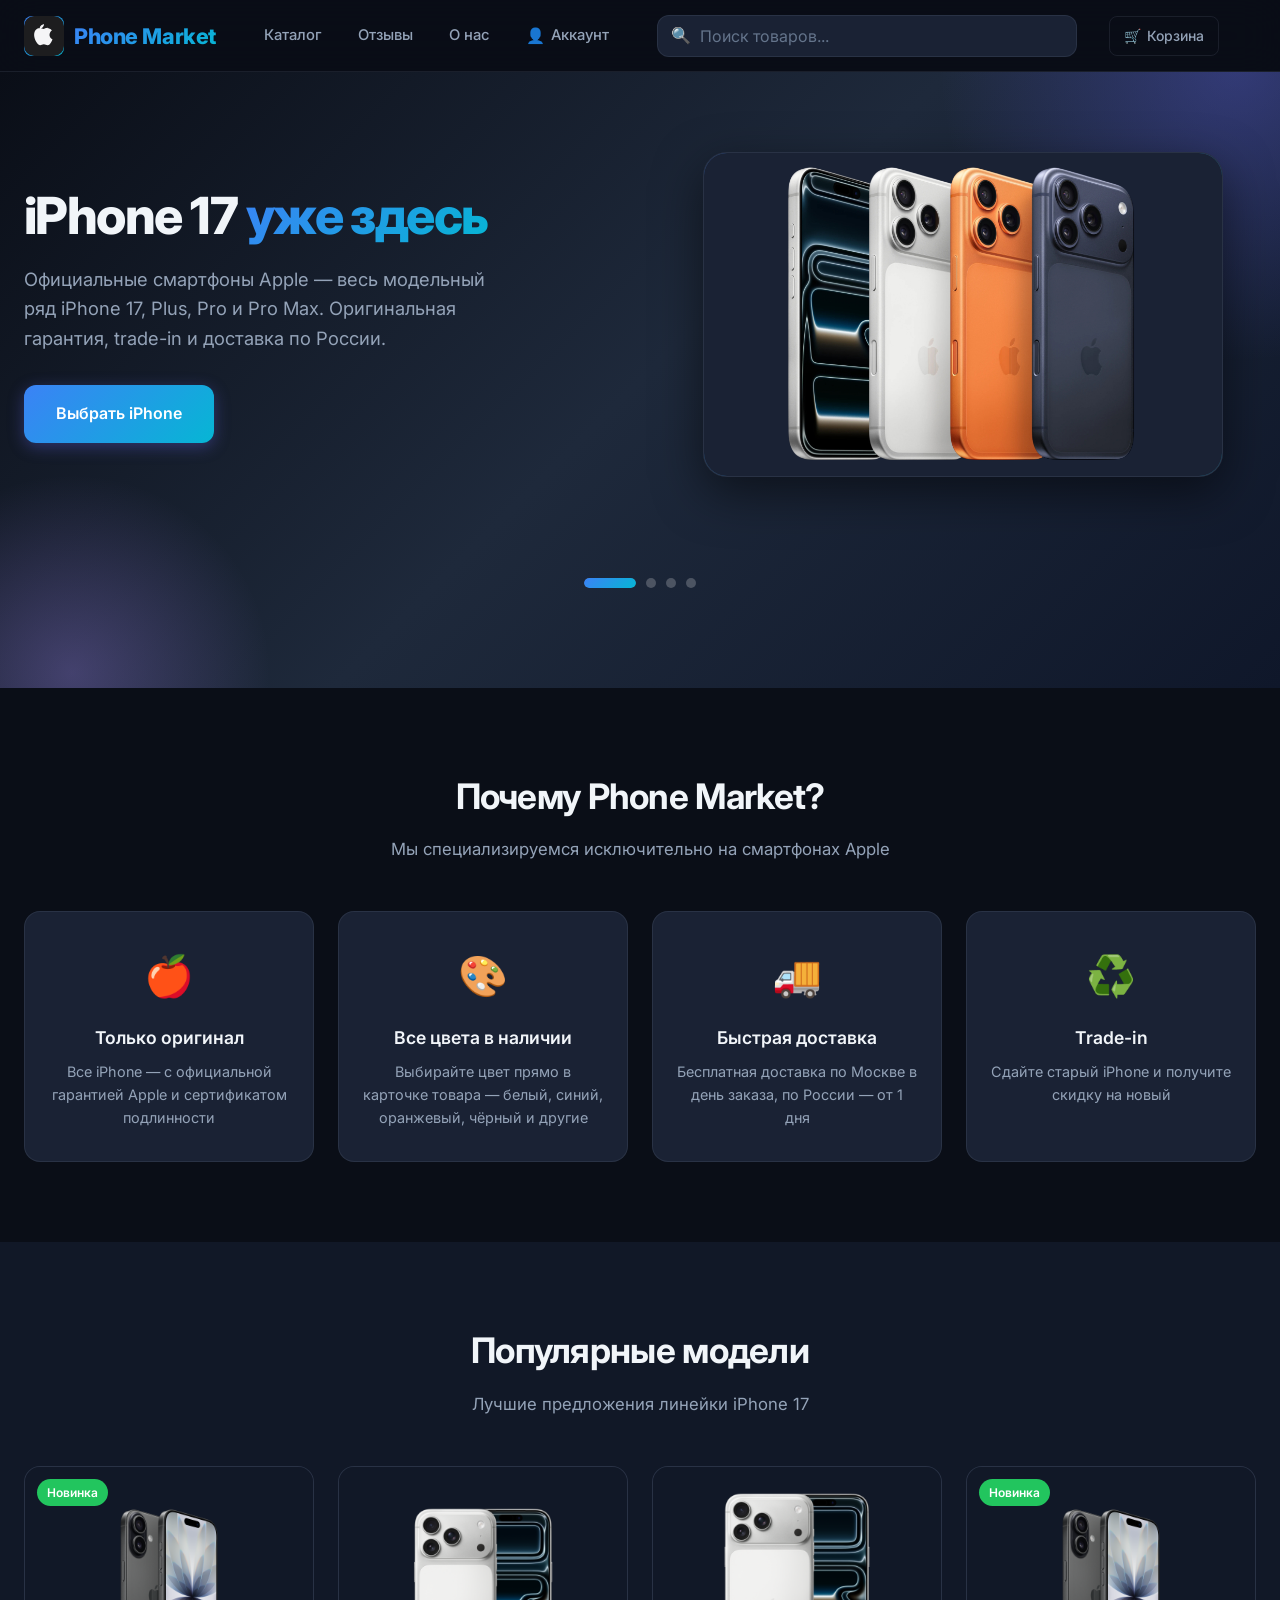
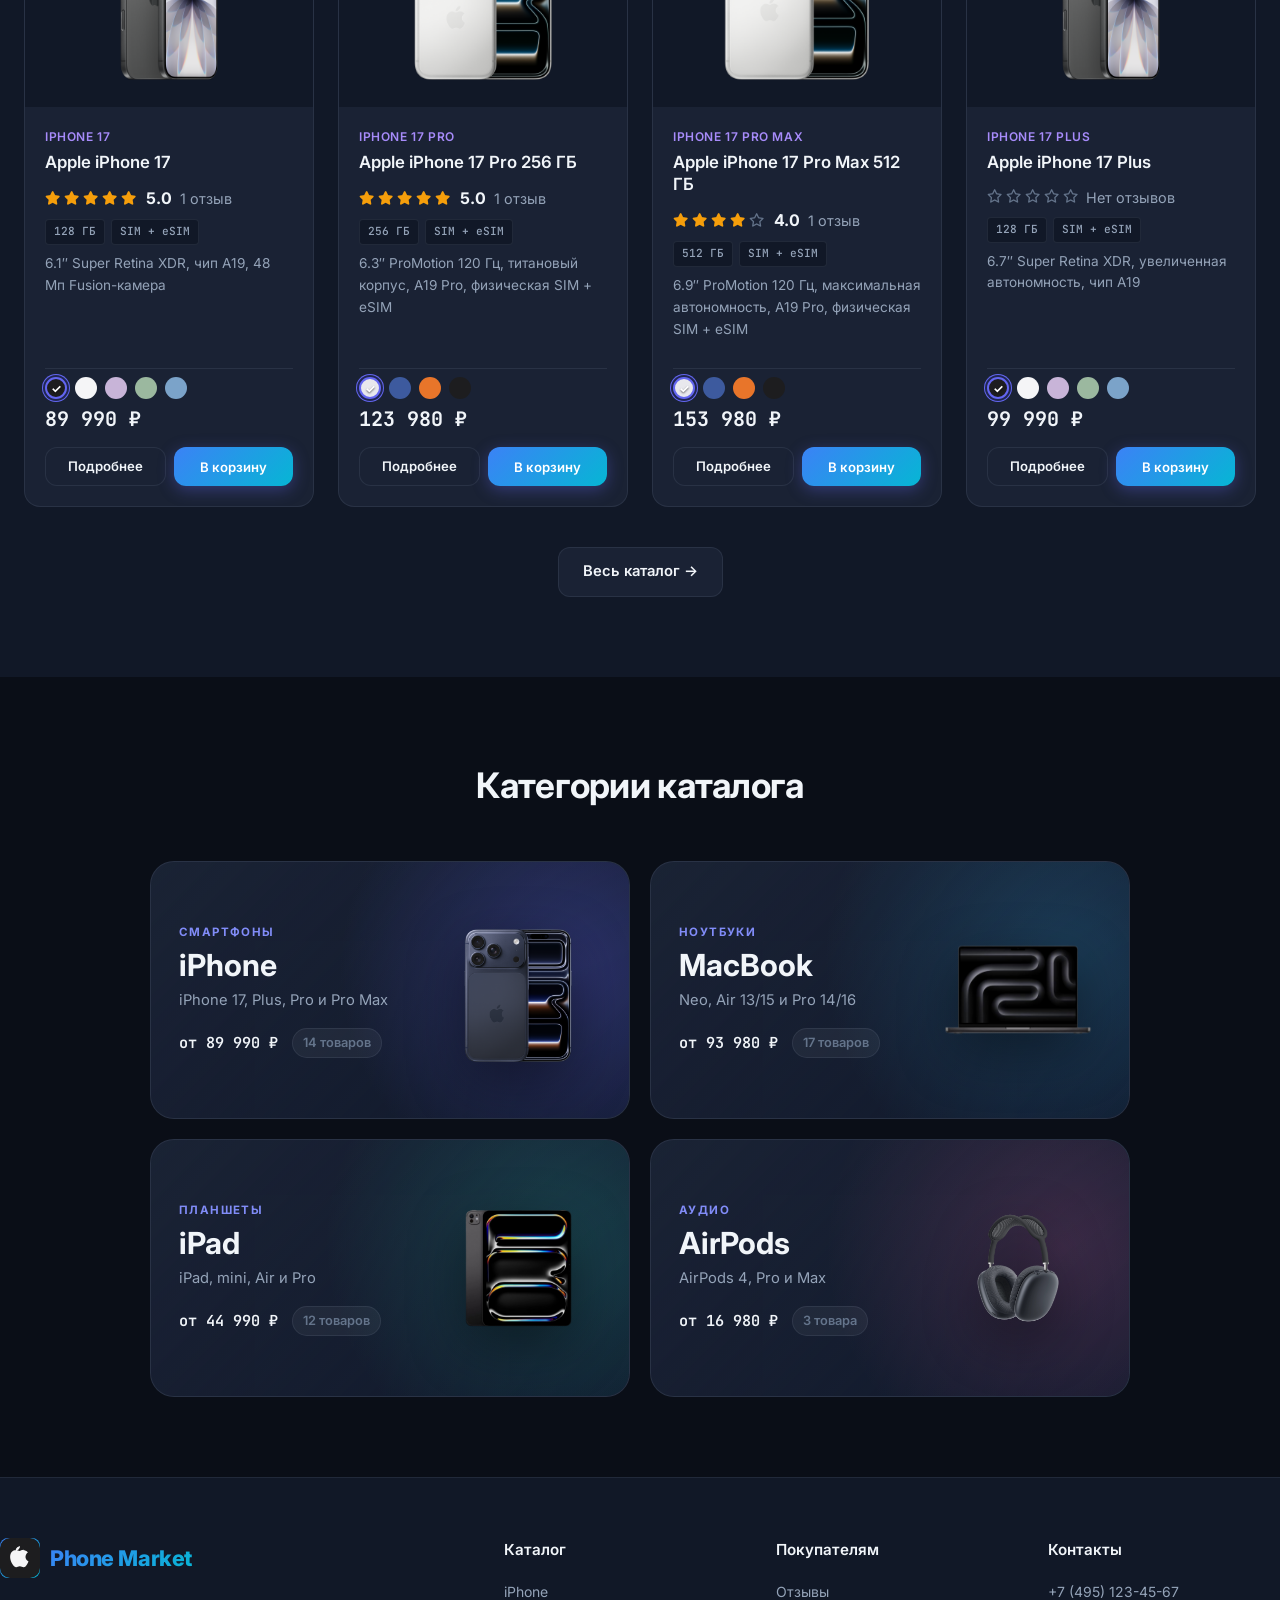
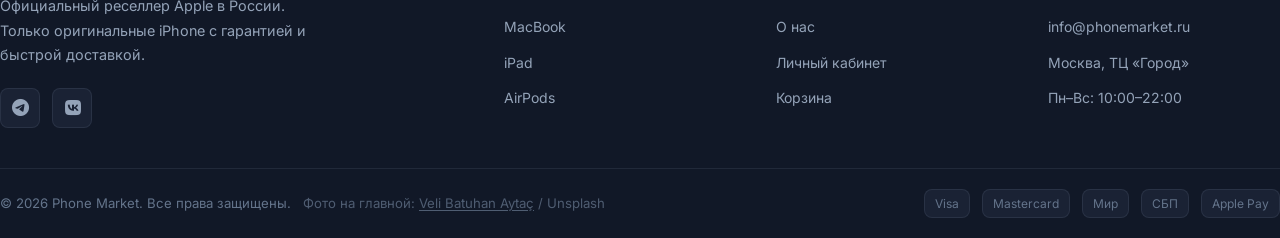
==== index.html @ 67d83c2e "Hero carousel: one CTA button, rename Смотреть to Выбрать - Remove secondary button from all hero sl" ====
<!DOCTYPE html>
<html lang="ru">
<head>
  <meta charset="UTF-8">
  <meta name="viewport" content="width=device-width, initial-scale=1.0">
  <title>Phone Market — Официальная техника Apple</title>
  <link rel="stylesheet" href="css/style.css?v=2.19">
  <style>#page-transition{position:fixed;inset:0;z-index:10000;background:#0a0e17}body.page-transition-active>:not(#page-transition){visibility:hidden}</style>
</head>
<body class="page-transition-active">
  <div id="page-transition" class="page-transition" role="status" aria-live="polite" aria-label="Загрузка">
    <div class="page-transition__inner">
      <div class="page-transition__logo"><img src="img/logo.svg" alt=""></div>
      <p class="page-transition__label">Главная</p>
      <div class="page-transition__progress" aria-hidden="true"><span class="page-transition__progress-bar"></span></div>
    </div>
  </div>
  <script src="js/catalog-reset-boot.js?v=1.0"></script>
  <script src="js/transition-boot.js?v=1.1"></script>

  <div id="site-header"></div>

  <main>
    <section
      class="hero hero-carousel"
      id="heroCarousel"
      aria-roledescription="carousel"
      aria-label="Категории каталога"
      tabindex="0"
    >
      <div class="hero-carousel__viewport">
        <div class="hero-carousel__track"></div>
      </div>
      <div class="hero-carousel__dots" role="tablist" aria-label="Выбор категории"></div>
    </section>

    <section class="section">
      <div class="container">
        <div class="section-header">
          <h2>Почему Phone Market?</h2>
          <p>Мы специализируемся исключительно на смартфонах Apple</p>
        </div>
        <div class="features-grid">
          <div class="feature-card">
            <div class="feature-icon">🍎</div>
            <h3>Только оригинал</h3>
            <p>Все iPhone — с официальной гарантией Apple и сертификатом подлинности</p>
          </div>
          <div class="feature-card">
            <div class="feature-icon">🎨</div>
            <h3>Все цвета в наличии</h3>
            <p>Выбирайте цвет прямо в карточке товара — белый, синий, оранжевый, чёрный и другие</p>
          </div>
          <div class="feature-card">
            <div class="feature-icon">🚚</div>
            <h3>Быстрая доставка</h3>
            <p>Бесплатная доставка по Москве в день заказа, по России — от 1 дня</p>
          </div>
          <div class="feature-card">
            <div class="feature-icon">♻️</div>
            <h3>Trade-in</h3>
            <p>Сдайте старый iPhone и получите скидку на новый</p>
          </div>
        </div>
      </div>
    </section>

    <section class="section section-alt">
      <div class="container">
        <div class="section-header">
          <h2>Популярные модели</h2>
          <p>Лучшие предложения линейки iPhone 17</p>
        </div>
        <div class="products-grid" id="popularProducts"></div>
        <div style="text-align:center;margin-top:40px">
          <a href="catalog.html" class="btn btn-secondary">Весь каталог →</a>
        </div>
      </div>
    </section>

    <section class="section">
      <div class="container">
        <div class="section-header">
          <h2>Категории каталога</h2>
        </div>
        <div class="catalog-picker-grid" id="homeCatalogCategories"></div>
      </div>
    </section>
  </main>

  <div id="site-footer"></div>

  <script src="js/data.js?v=2.2"></script>
  <script src="js/app.js?v=1.5"></script>
  <script src="js/layout.js"></script>
  <script src="js/transition.js?v=1.1"></script>
  <script src="js/reviews.js"></script>
  <script src="js/hero-carousel.js?v=1.2"></script>
  <script>
    initLayout('home');
    const popularIds = ['ip17', 'ip17-pro-256', 'ip17-pro-max-512', 'ip17-plus'];
    const grid = document.getElementById('popularProducts');
    const products = popularIds.map(id => getEnrichedProductById(id)).filter(Boolean);
    grid.innerHTML = products.map(p => renderProductCard(p)).join('');
    bindProductCards(grid);
    const homeCatalog = document.getElementById('homeCatalogCategories');
    if (homeCatalog) homeCatalog.innerHTML = renderCatalogLineCards();
    updateCartBadge();
  </script>
</body>
</html>
---- css/style.css ----
@import url('https://fonts.googleapis.com/css2?family=Inter:wght@300;400;500;600;700;800&family=JetBrains+Mono:wght@400;500&display=swap');
@import url('https://cdnjs.cloudflare.com/ajax/libs/font-awesome/6.5.1/css/all.min.css');

:root {
  --bg-primary: #0a0e17;
  --bg-secondary: #111827;
  --bg-card: #1a2234;
  --bg-card-hover: #1f2a40;
  --accent: #6366f1;
  --accent-light: #818cf8;
  --accent-glow: rgba(99, 102, 241, 0.35);
  --cyan: #a78bfa;
  --cyan-glow: rgba(167, 139, 250, 0.3);
  --text-primary: #f1f5f9;
  --text-secondary: #94a3b8;
  --text-muted: #64748b;
  --border: rgba(148, 163, 184, 0.12);
  --border-hover: rgba(59, 130, 246, 0.4);
  --success: #22c55e;
  --warning: #f59e0b;
  --danger: #ef4444;
  --gradient-hero: linear-gradient(135deg, #0a0e17 0%, #1e293b 50%, #0f172a 100%);
  --gradient-accent: linear-gradient(135deg, #3b82f6, #06b6d4);
  --shadow-sm: 0 2px 8px rgba(0, 0, 0, 0.3);
  --shadow-md: 0 8px 32px rgba(0, 0, 0, 0.4);
  --shadow-lg: 0 16px 48px rgba(0, 0, 0, 0.5);
  --radius-sm: 8px;
  --radius-md: 12px;
  --radius-lg: 16px;
  --radius-xl: 24px;
  --header-height: 72px;
  --transition: 0.25s cubic-bezier(0.4, 0, 0.2, 1);
}

*, *::before, *::after {
  box-sizing: border-box;
  margin: 0;
  padding: 0;
}

html {
  scroll-behavior: smooth;
}

[hidden] {
  display: none !important;
}

body {
  font-family: 'Inter', -apple-system, BlinkMacSystemFont, sans-serif;
  background: var(--bg-primary);
  color: var(--text-primary);
  line-height: 1.6;
  min-height: 100vh;
  display: flex;
  flex-direction: column;
}

a {
  color: inherit;
  text-decoration: none;
}

img {
  max-width: 100%;
  display: block;
}

button, input, select, textarea {
  font-family: inherit;
  font-size: inherit;
}

.container {
  width: 100%;
  max-width: 1280px;
  margin: 0 auto;
  padding: 0 24px;
}

/* ===== HEADER ===== */
.site-header {
  position: sticky;
  top: 0;
  z-index: 1000;
  background: rgba(10, 14, 23, 0.85);
  backdrop-filter: blur(20px);
  border-bottom: 1px solid var(--border);
  height: var(--header-height);
}

.header-inner {
  position: relative;
  display: flex;
  align-items: center;
  gap: 32px;
  height: var(--header-height);
}

.logo {
  display: flex;
  align-items: center;
  gap: 10px;
  font-weight: 800;
  font-size: 1.35rem;
  letter-spacing: -0.02em;
  flex-shrink: 0;
}

.logo-icon {
  width: 40px;
  height: 40px;
  background: var(--gradient-accent);
  border-radius: var(--radius-sm);
  display: flex;
  align-items: center;
  justify-content: center;
  font-size: 1.2rem;
  overflow: hidden;
}

.logo-icon img {
  width: 100%;
  height: 100%;
  object-fit: cover;
}

.logo span {
  background: var(--gradient-accent);
  -webkit-background-clip: text;
  -webkit-text-fill-color: transparent;
  background-clip: text;
}

.main-nav {
  display: flex;
  gap: 4px;
}

.main-nav a {
  padding: 8px 16px;
  border-radius: var(--radius-sm);
  font-weight: 500;
  font-size: 0.925rem;
  color: var(--text-secondary);
  transition: var(--transition);
  white-space: nowrap;
}

.main-nav a:hover,
.main-nav a.active {
  color: var(--text-primary);
  background: rgba(59, 130, 246, 0.1);
}

.main-nav a.active {
  color: var(--accent-light);
}

.main-nav-account {
  display: inline-flex;
  align-items: center;
  gap: 6px;
}

.main-nav-account-icon {
  font-size: 0.95rem;
  line-height: 1;
}

.header-search {
  flex: 1;
  max-width: 420px;
  position: relative;
}

.header-search input {
  width: 100%;
  padding: 10px 16px 10px 42px;
  background: var(--bg-card);
  border: 1px solid var(--border);
  border-radius: var(--radius-md);
  color: var(--text-primary);
  outline: none;
  transition: var(--transition);
}

.header-search input:focus {
  border-color: var(--accent);
  box-shadow: 0 0 0 3px var(--accent-glow);
}

.header-search input::placeholder {
  color: var(--text-muted);
}

.search-icon {
  position: absolute;
  left: 14px;
  top: 50%;
  transform: translateY(-50%);
  color: var(--text-muted);
  pointer-events: none;
}

.header-actions {
  display: flex;
  align-items: center;
  gap: 8px;
  flex-shrink: 0;
}

.header-tools {
  display: flex;
  align-items: center;
  gap: 6px;
  flex-shrink: 0;
}

.header-btn {
  display: flex;
  align-items: center;
  gap: 6px;
  padding: 8px 14px;
  border-radius: var(--radius-sm);
  background: transparent;
  border: 1px solid var(--border);
  color: var(--text-secondary);
  cursor: pointer;
  transition: var(--transition);
  font-size: 0.875rem;
  font-weight: 500;
  position: relative;
}

.header-btn:hover {
  border-color: var(--border-hover);
  color: var(--text-primary);
  background: rgba(59, 130, 246, 0.08);
}

.cart-badge {
  position: absolute;
  top: -4px;
  right: -4px;
  background: var(--accent);
  color: white;
  font-size: 0.65rem;
  font-weight: 700;
  width: 18px;
  height: 18px;
  border-radius: 50%;
  display: flex;
  align-items: center;
  justify-content: center;
}

.mobile-menu-btn {
  display: none;
  background: none;
  border: none;
  color: var(--text-primary);
  font-size: 1.5rem;
  cursor: pointer;
  padding: 4px;
}

/* ===== MAIN CONTENT ===== */
main {
  flex: 1;
}

/* ===== HERO ===== */
.hero {
  background: var(--gradient-hero);
  padding: 80px 0 100px;
  position: relative;
  overflow: hidden;
}

.hero::before {
  content: '';
  position: absolute;
  top: -50%;
  right: -20%;
  width: 600px;
  height: 600px;
  background: radial-gradient(circle, var(--accent-glow) 0%, transparent 70%);
  pointer-events: none;
}

.hero::after {
  content: '';
  position: absolute;
  bottom: -30%;
  left: -10%;
  width: 400px;
  height: 400px;
  background: radial-gradient(circle, var(--cyan-glow) 0%, transparent 70%);
  pointer-events: none;
}

.hero-content {
  position: relative;
  z-index: 1;
  display: grid;
  grid-template-columns: 1fr 1fr;
  gap: 60px;
  align-items: center;
}

.hero-text h1 {
  font-size: 3.2rem;
  font-weight: 800;
  line-height: 1.15;
  letter-spacing: -0.03em;
  margin-bottom: 20px;
}

.hero-text h1 .highlight {
  background: var(--gradient-accent);
  -webkit-background-clip: text;
  -webkit-text-fill-color: transparent;
  background-clip: text;
}

.hero-text p {
  font-size: 1.15rem;
  color: var(--text-secondary);
  margin-bottom: 32px;
  max-width: 480px;
}

.hero-buttons {
  display: flex;
  gap: 12px;
  flex-wrap: wrap;
}

.hero-visual {
  display: flex;
  justify-content: center;
  align-items: center;
}

.hero-pc {
  width: 100%;
  max-width: 520px;
  aspect-ratio: 16 / 10;
  background: var(--bg-card);
  border-radius: var(--radius-xl);
  border: 1px solid var(--border);
  position: relative;
  box-shadow: var(--shadow-lg);
  overflow: hidden;
}

.hero-pc img {
  position: absolute;
  inset: 0;
  margin-left: 50px;
  width: 80%;
  height: 100%;
  object-fit: cover;
  display: block;
}

.hero-pc::before {
  content: '';
  position: absolute;
  inset: -1px;
  border-radius: var(--radius-xl);
  padding: 1px;
  background: var(--gradient-accent);
  -webkit-mask: linear-gradient(#fff 0 0) content-box, linear-gradient(#fff 0 0);
  -webkit-mask-composite: xor;
  mask-composite: exclude;
  opacity: 0.5;
}

.hero-carousel__viewport {
  position: relative;
  z-index: 1;
}

.hero-carousel__track {
  display: grid;
  align-items: stretch;
}

.hero-carousel__slide {
  grid-area: 1 / 1;
  opacity: 0;
  visibility: hidden;
  transform: translateY(10px);
  transition: opacity 0.55s ease, transform 0.55s ease, visibility 0.55s;
  pointer-events: none;
}

.hero-carousel__slide.is-active {
  opacity: 1;
  visibility: visible;
  transform: translateY(0);
  pointer-events: auto;
  z-index: 1;
}

.hero-carousel__dots {
  position: relative;
  z-index: 2;
  display: flex;
  justify-content: center;
  align-items: center;
  gap: 10px;
  margin-top: 36px;
  padding: 0 20px;
}

.hero-carousel__dot {
  position: relative;
  width: 10px;
  height: 10px;
  padding: 0;
  border: none;
  border-radius: 999px;
  background: rgba(255, 255, 255, 0.22);
  cursor: pointer;
  overflow: hidden;
  transition: width 0.25s ease, background 0.25s ease;
}

.hero-carousel__dot.is-active {
  width: 52px;
  background: rgba(255, 255, 255, 0.14);
}

.hero-carousel__dot-fill {
  position: absolute;
  inset: 0;
  border-radius: inherit;
  background: var(--gradient-accent);
  transform: scaleX(0);
  transform-origin: left center;
}

.hero-carousel__dot.is-active .hero-carousel__dot-fill {
  opacity: 1;
}

@keyframes hero-carousel-progress {
  from { transform: scaleX(0); }
  to { transform: scaleX(1); }
}

.hero-pc--phone img {
  object-fit: cover;
}

.hero-pc--macbook img,
.hero-pc--ipad img,
.hero-pc--airpods img {
  margin-left: 0;
  width: 88%;
  height: 88%;
  inset: auto;
  top: 50%;
  left: 50%;
  transform: translate(-50%, -50%);
  object-fit: contain;
}

.hero-pc--macbook {
  aspect-ratio: 16 / 11;
}

.hero-pc--ipad {
  aspect-ratio: 4 / 3;
}

@media (prefers-reduced-motion: reduce) {
  .hero-carousel__slide {
    transform: none;
    transition: opacity 0.2s ease, visibility 0.2s;
  }
}

/* ===== BUTTONS ===== */
.btn {
  display: inline-flex;
  align-items: center;
  justify-content: center;
  gap: 8px;
  padding: 12px 24px;
  border-radius: var(--radius-md);
  font-weight: 600;
  font-size: 0.925rem;
  cursor: pointer;
  border: none;
  transition: var(--transition);
  white-space: nowrap;
}

.btn-primary {
  background: var(--gradient-accent);
  color: white;
  box-shadow: 0 4px 16px var(--accent-glow);
}

.btn-primary:hover {
  transform: translateY(-2px);
  box-shadow: 0 8px 24px var(--accent-glow);
}

.btn-secondary {
  background: var(--bg-card);
  color: var(--text-primary);
  border: 1px solid var(--border);
}

.btn-secondary:hover {
  border-color: var(--border-hover);
  background: var(--bg-card-hover);
}

.btn-danger {
  background: var(--danger);
  color: white;
}

.btn-danger:hover {
  opacity: 0.9;
}

.btn-sm {
  padding: 8px 16px;
  font-size: 0.825rem;
}

.btn-lg {
  padding: 16px 32px;
  font-size: 1rem;
}

/* ===== SECTIONS ===== */
.section {
  padding: 80px 0;
}

.section-header {
  text-align: center;
  margin-bottom: 48px;
}

.section-header h2 {
  font-size: 2.2rem;
  font-weight: 700;
  letter-spacing: -0.02em;
  margin-bottom: 12px;
}

.section-header p {
  color: var(--text-secondary);
  font-size: 1.05rem;
  max-width: 560px;
  margin: 0 auto;
}

.section-alt {
  background: var(--bg-secondary);
}

/* ===== FEATURES GRID ===== */
.features-grid {
  display: grid;
  grid-template-columns: repeat(4, 1fr);
  gap: 24px;
}

.feature-card {
  background: var(--bg-card);
  border: 1px solid var(--border);
  border-radius: var(--radius-lg);
  padding: 32px 24px;
  text-align: center;
  transition: var(--transition);
}

.feature-card:hover {
  border-color: var(--border-hover);
  transform: translateY(-4px);
  box-shadow: var(--shadow-md);
}

.feature-icon {
  font-size: 2.5rem;
  margin-bottom: 16px;
}

.feature-card h3 {
  font-size: 1.1rem;
  font-weight: 600;
  margin-bottom: 8px;
}

.feature-card p {
  color: var(--text-secondary);
  font-size: 0.9rem;
}

/* ===== PRODUCT GRID ===== */
.products-grid {
  display: grid;
  grid-template-columns: repeat(auto-fill, minmax(280px, 1fr));
  gap: 24px;
}

.product-card {
  background: var(--bg-card);
  border: 1px solid var(--border);
  border-radius: var(--radius-lg);
  overflow: hidden;
  transition: var(--transition);
  display: flex;
  flex-direction: column;
}

.product-card:hover {
  border-color: var(--border-hover);
  transform: translateY(-4px);
  box-shadow: var(--shadow-md);
}

.product-image {
  height: 240px;
  background: var(--bg-secondary);
  display: flex;
  align-items: center;
  justify-content: center;
  position: relative;
  overflow: hidden;
}

.product-image img {
  width: 100%;
  height: 100%;
  object-fit: contain;
  padding: 8px 12px;
}

.product-badge {
  position: absolute;
  top: 12px;
  left: 12px;
  padding: 4px 10px;
  border-radius: 20px;
  font-size: 0.75rem;
  font-weight: 600;
  background: var(--accent);
  color: white;
}

.product-badge.sale {
  background: var(--danger);
}

.product-badge.new {
  background: var(--success);
}

.product-info {
  padding: 20px;
  flex: 1;
  display: flex;
  flex-direction: column;
}

.product-category {
  font-size: 0.75rem;
  color: var(--cyan);
  font-weight: 600;
  text-transform: uppercase;
  letter-spacing: 0.05em;
  margin-bottom: 6px;
}

.product-attrs {
  display: flex;
  flex-wrap: wrap;
  gap: 6px;
  margin-bottom: 8px;
}

.product-attr-tag {
  display: inline-block;
  padding: 3px 8px;
  background: var(--bg-secondary);
  border: 1px solid var(--border);
  border-radius: 4px;
  font-size: 0.7rem;
  font-weight: 500;
  color: var(--text-secondary);
  font-family: 'JetBrains Mono', monospace;
}

.product-info h3 {
  font-size: 1.05rem;
  font-weight: 600;
  margin-bottom: 8px;
  line-height: 1.3;
}

.product-info p {
  color: var(--text-secondary);
  font-size: 0.85rem;
  margin-bottom: 16px;
  flex: 1;
}

.product-footer {
  display: flex;
  align-items: center;
  justify-content: space-between;
  gap: 12px;
  flex-wrap: wrap;
}

.product-actions {
  display: flex;
  gap: 8px;
  flex: 1;
  justify-content: flex-end;
}

.product-actions .btn {
  flex: 1;
  text-align: center;
  min-width: 0;
}

.product-price {
  font-size: 1.25rem;
  font-weight: 700;
  font-family: 'JetBrains Mono', monospace;
}

.product-price .old-price {
  font-size: 0.85rem;
  color: var(--text-muted);
  text-decoration: line-through;
  font-weight: 400;
  margin-left: 6px;
}

/* ===== FILTERS ===== */
.page-layout {
  display: grid;
  grid-template-columns: 280px minmax(0, 1fr);
  gap: 32px;
  align-items: start;
  padding: 40px 0 80px;
}

.catalog-content {
  min-width: 0;
}

.filters-sidebar {
  background: var(--bg-card);
  border: 1px solid var(--border);
  border-radius: var(--radius-lg);
  padding: 24px;
  position: sticky;
  top: calc(var(--header-height) + 24px);
  align-self: start;
  width: 280px;
  max-height: calc(100vh - var(--header-height) - 48px);
  overflow-y: auto;
  z-index: 50;
  scrollbar-width: thin;
  scrollbar-color: var(--border) transparent;
}

.filters-sidebar h3 {
  font-size: 1rem;
  font-weight: 600;
  margin: 0;
}

.filters-sidebar-header {
  display: flex;
  align-items: center;
  justify-content: space-between;
  gap: 12px;
  margin-bottom: 16px;
  padding-bottom: 12px;
  border-bottom: 1px solid var(--border);
}

.filters-close-btn {
  display: none;
  flex-shrink: 0;
}

.filter-group {
  margin-bottom: 20px;
}

.filter-group > label {
  display: block;
  font-size: 0.85rem;
  color: var(--text-secondary);
  margin-bottom: 8px;
  font-weight: 500;
}

.filter-range-inputs {
  display: grid;
  grid-template-columns: 1fr 1fr;
  gap: 8px;
}

.filter-range-inputs input,
.filter-group select {
  width: 100%;
  padding: 8px 12px;
  background: var(--bg-secondary);
  border: 1px solid var(--border);
  border-radius: var(--radius-sm);
  color: var(--text-primary);
  outline: none;
}

.filter-range-inputs input:focus,
.filter-group select:focus {
  border-color: var(--accent);
  box-shadow: 0 0 0 3px var(--accent-glow);
}

.filter-range-inputs input::-webkit-outer-spin-button,
.filter-range-inputs input::-webkit-inner-spin-button {
  -webkit-appearance: none;
  margin: 0;
}

.filter-range-inputs input[type="number"] {
  -moz-appearance: textfield;
  appearance: textfield;
}

.filter-checkboxes {
  display: flex;
  flex-direction: column;
  gap: 8px;
}

.filter-checkboxes label {
  display: flex;
  align-items: center;
  gap: 8px;
  cursor: pointer;
  color: var(--text-secondary);
  font-size: 0.875rem;
  margin-bottom: 0;
}

.filter-checkboxes input[type="checkbox"] {
  accent-color: var(--accent);
}

.filter-empty {
  color: var(--text-muted);
  font-size: 0.85rem;
}

.catalog-toolbar {
  display: flex;
  align-items: center;
  justify-content: space-between;
  gap: 16px;
  margin-bottom: 24px;
  flex-wrap: wrap;
}

.catalog-toolbar-start {
  display: flex;
  align-items: center;
  gap: 12px;
  flex-wrap: wrap;
}

.filters-toggle-btn {
  white-space: nowrap;
}

.page-layout.filters-collapsed {
  grid-template-columns: 1fr;
}

.page-layout.filters-collapsed .filters-sidebar {
  display: none;
}

.results-count,
.catalog-toolbar .results-count {
  color: var(--text-secondary);
  font-size: 0.925rem;
}

.catalog-toolbar select {
  padding: 8px 12px;
  background: var(--bg-card);
  border: 1px solid var(--border);
  border-radius: var(--radius-sm);
  color: var(--text-primary);
  outline: none;
}

.empty-state {
  text-align: center;
  padding: 48px 24px;
  color: var(--text-secondary);
  background: var(--bg-card);
  border: 1px solid var(--border);
  border-radius: var(--radius-lg);
}

.catalog-sections-wrap {
  padding: 8px 0 80px;
}

.catalog-sections-grid {
  display: grid;
  grid-template-columns: repeat(2, minmax(0, 1fr));
  gap: 24px;
}

.catalog-section-card {
  display: flex;
  flex-direction: column;
  min-height: 100%;
  background: var(--bg-card);
  border: 1px solid var(--border);
  border-radius: var(--radius-lg);
  overflow: hidden;
  transition: var(--transition);
  color: inherit;
  text-decoration: none;
}

.catalog-section-card:hover {
  border-color: var(--border-hover);
  transform: translateY(-4px);
  box-shadow: var(--shadow-md);
}

.catalog-section-card__media {
  height: 180px;
  background: var(--bg-secondary);
  display: flex;
  align-items: center;
  justify-content: center;
  padding: 24px;
}

.catalog-section-card__media img {
  width: 100%;
  max-width: 160px;
  height: 120px;
  object-fit: contain;
}

.catalog-section-card__body {
  padding: 24px;
  display: flex;
  flex-direction: column;
  gap: 10px;
  flex: 1;
}

.catalog-section-card__body h2 {
  font-size: 1.35rem;
  font-weight: 600;
}

.catalog-section-card__body p {
  color: var(--text-secondary);
  font-size: 0.95rem;
  line-height: 1.5;
  flex: 1;
}

.catalog-section-card__count {
  font-size: 0.85rem;
  font-weight: 600;
  color: var(--accent-light);
}

.catalog-category-picker-wrap {
  padding: 48px 0;
}

.catalog-picker-grid {
  display: grid;
  grid-template-columns: repeat(2, minmax(0, 1fr));
  gap: 20px;
  max-width: 980px;
  margin: 0 auto;
}

.catalog-picker-card {
  position: relative;
  display: grid;
  grid-template-columns: minmax(0, 1fr) 174px;
  align-items: stretch;
  min-height: 258px;
  padding: 26px 24px 26px 28px;
  border-radius: var(--radius-xl);
  border: 1px solid var(--border);
  background: var(--bg-card);
  overflow: hidden;
  color: inherit;
  text-decoration: none;
  transition: transform var(--transition), border-color var(--transition), box-shadow var(--transition);
}

.catalog-picker-card__glow {
  position: absolute;
  inset: 0;
  opacity: 0.9;
  pointer-events: none;
  transition: opacity var(--transition);
}

.catalog-picker-card--iphone .catalog-picker-card__glow {
  background:
    radial-gradient(circle at 88% 42%, rgba(99, 102, 241, 0.34) 0%, transparent 52%),
    linear-gradient(135deg, rgba(30, 41, 59, 0.2) 0%, rgba(15, 23, 42, 0.92) 100%);
}

.catalog-picker-card--macbook .catalog-picker-card__glow {
  background:
    radial-gradient(circle at 86% 38%, rgba(56, 189, 248, 0.22) 0%, transparent 54%),
    linear-gradient(135deg, rgba(30, 41, 59, 0.2) 0%, rgba(15, 23, 42, 0.92) 100%);
}

.catalog-picker-card--ipad .catalog-picker-card__glow {
  background:
    radial-gradient(circle at 86% 40%, rgba(45, 212, 191, 0.22) 0%, transparent 54%),
    linear-gradient(135deg, rgba(30, 41, 59, 0.2) 0%, rgba(15, 23, 42, 0.92) 100%);
}

.catalog-picker-card--airpods .catalog-picker-card__glow {
  background:
    radial-gradient(circle at 86% 42%, rgba(244, 114, 182, 0.2) 0%, transparent 54%),
    linear-gradient(135deg, rgba(30, 41, 59, 0.2) 0%, rgba(15, 23, 42, 0.92) 100%);
}

.catalog-picker-card__body {
  position: relative;
  z-index: 1;
  display: flex;
  flex-direction: column;
  justify-content: center;
  gap: 8px;
  min-width: 0;
}

.catalog-picker-card__eyebrow {
  font-size: 0.72rem;
  font-weight: 700;
  letter-spacing: 0.12em;
  text-transform: uppercase;
  color: var(--accent-light);
}

.catalog-picker-card__title {
  font-size: clamp(1.55rem, 2.4vw, 1.9rem);
  font-weight: 700;
  line-height: 1.1;
}

.catalog-picker-card__tagline {
  color: var(--text-secondary);
  font-size: 0.92rem;
  line-height: 1.45;
  max-width: 26ch;
}

.catalog-picker-card__footer {
  display: flex;
  flex-wrap: wrap;
  align-items: center;
  gap: 10px 14px;
  margin-top: 8px;
}

.catalog-picker-card__price {
  font-family: 'JetBrains Mono', monospace;
  font-size: 0.95rem;
  font-weight: 600;
  color: var(--text-primary);
}

.catalog-picker-card__count {
  font-size: 0.8rem;
  font-weight: 600;
  color: var(--text-muted);
  padding: 4px 10px;
  border-radius: 999px;
  background: rgba(255, 255, 255, 0.05);
  border: 1px solid var(--border);
}

.catalog-picker-card__visual {
  position: relative;
  z-index: 1;
  display: flex;
  align-items: center;
  justify-content: center;
  align-self: center;
}

.catalog-picker-card__visual img {
  width: auto;
  max-width: 100%;
  object-fit: contain;
  filter: drop-shadow(0 18px 28px rgba(0, 0, 0, 0.42));
  transition: transform var(--transition);
}

.catalog-picker-card--iphone .catalog-picker-card__visual img {
  max-height: 184px;
}

.catalog-picker-card--macbook .catalog-picker-card__visual img {
  max-height: 184px;
  width: 100%;
}

.catalog-picker-card--ipad .catalog-picker-card__visual img {
  max-height: 139px;
}

.catalog-picker-card--airpods .catalog-picker-card__visual img {
  max-height: 128px;
}

.catalog-picker-card__cta {
  position: absolute;
  right: 22px;
  bottom: 18px;
  z-index: 1;
  font-size: 0.82rem;
  font-weight: 600;
  color: var(--accent-light);
  opacity: 0;
  transform: translateY(6px);
  transition: opacity var(--transition), transform var(--transition);
}

.catalog-picker-card:hover {
  transform: translateY(-4px);
  border-color: var(--border-hover);
  box-shadow: var(--shadow-md);
}

.catalog-picker-card:hover .catalog-picker-card__glow {
  opacity: 1;
}

.catalog-picker-card:hover .catalog-picker-card__visual img {
  transform: scale(1.05) translateY(-2px);
}

.catalog-picker-card:hover .catalog-picker-card__cta {
  opacity: 1;
  transform: translateY(0);
}

.catalog-picker-card:focus-visible {
  outline: 2px solid var(--accent-light);
  outline-offset: 3px;
}

@media (max-width: 900px) {
  .catalog-picker-grid {
    grid-template-columns: 1fr;
    max-width: 520px;
  }

  .catalog-picker-card {
    min-height: 236px;
    grid-template-columns: minmax(0, 1fr) 150px;
    padding: 22px 20px 22px 24px;
  }
}

@media (max-width: 520px) {
  .catalog-picker-card {
    grid-template-columns: 1fr;
    gap: 18px;
    min-height: 0;
    padding: 22px 20px 54px;
  }

  .catalog-picker-card__visual {
    order: -1;
    min-height: 156px;
  }

  .catalog-picker-card__tagline {
    max-width: none;
  }

  .catalog-picker-card__cta {
    opacity: 1;
    transform: none;
    left: 20px;
    right: auto;
  }
}

.catalog-lines {
  display: flex;
  flex-wrap: wrap;
  gap: 10px;
  margin: -8px 0 28px;
}

.catalog-line-tab {
  display: inline-flex;
  align-items: center;
  justify-content: center;
  min-height: 42px;
  padding: 10px 18px;
  border: 1px solid var(--border);
  border-radius: 999px;
  background: var(--bg-card);
  color: var(--text-primary);
  font-size: 0.95rem;
  font-weight: 600;
  text-decoration: none;
  transition: var(--transition);
}

.catalog-line-tab:hover {
  border-color: var(--border-hover);
  color: var(--accent-light);
}

.catalog-line-tab.active {
  background: var(--accent);
  border-color: var(--accent);
  color: #fff;
  box-shadow: var(--shadow-sm);
}

.catalog-toolbar select {
  padding: 8px 12px;
  background: var(--bg-card);
  border: 1px solid var(--border);
  border-radius: var(--radius-sm);
  color: var(--text-primary);
  outline: none;
}

/* ===== CONFIGURATOR ===== */
.configurator-page {
  padding-bottom: 0;
}

.config-page-header p {
  max-width: 640px;
}

.config-page-perks {
  display: flex;
  flex-wrap: wrap;
  gap: 20px 32px;
  margin-top: 24px;
  list-style: none;
  padding: 0;
}

.config-page-perks li {
  display: flex;
  align-items: center;
  gap: 10px;
  font-size: 0.9rem;
  color: var(--text-secondary);
  font-weight: 500;
}

.config-page-perks i {
  color: var(--cyan);
  font-size: 1rem;
}

.configurator-layout {
  display: grid;
  grid-template-columns: 1fr 380px;
  gap: 32px;
  padding: 40px 0 80px;
  align-items: start;
}

.configurator-main {
  min-width: 0;
}

/* Preview block */
.config-preview {
  display: grid;
  grid-template-columns: 1fr 1fr;
  gap: 24px;
  background: var(--bg-card);
  border: 1px solid var(--border);
  border-radius: var(--radius-xl);
  padding: 24px;
  margin-bottom: 28px;
  overflow: hidden;
}

.config-preview-visual {
  position: relative;
  background: var(--bg-secondary);
  border-radius: var(--radius-lg);
  aspect-ratio: 4/3;
  display: flex;
  align-items: center;
  justify-content: center;
  overflow: hidden;
}

.config-preview-glow {
  position: absolute;
  inset: 0;
  background: radial-gradient(ellipse at 50% 80%, var(--accent-glow), transparent 70%);
  pointer-events: none;
}

.config-preview-img {
  width: 85%;
  height: 85%;
  object-fit: contain;
  position: relative;
  z-index: 1;
  transition: var(--transition);
}

.config-preview-badges {
  position: absolute;
  bottom: 12px;
  left: 12px;
  right: 12px;
  display: flex;
  flex-wrap: wrap;
  gap: 8px;
  z-index: 2;
}

.config-preview-badge {
  display: flex;
  align-items: center;
  gap: 6px;
  padding: 6px 10px;
  background: rgba(10, 14, 23, 0.85);
  border: 1px solid var(--border);
  border-radius: 20px;
  font-size: 0.7rem;
  font-weight: 500;
  color: var(--text-secondary);
  backdrop-filter: blur(8px);
}

.config-preview-badge img {
  width: 16px;
  height: 16px;
  object-fit: contain;
}

.config-preview-perf h4 {
  font-size: 0.95rem;
  font-weight: 600;
  margin-bottom: 16px;
  color: var(--text-primary);
}

.config-preview-perf .perf-bar-row:last-child {
  margin-bottom: 0;
}

/* Stepper */
.config-stepper-wrap {
  margin-bottom: 24px;
  overflow: hidden;
}

.config-stepper {
  display: flex;
  gap: 8px;
  overflow-x: auto;
  scroll-snap-type: x mandatory;
  padding-bottom: 8px;
  -webkit-overflow-scrolling: touch;
  scrollbar-width: thin;
}

.config-step {
  display: flex;
  flex-direction: column;
  align-items: center;
  gap: 4px;
  min-width: 72px;
  padding: 10px 12px;
  border-radius: var(--radius-md);
  font-size: 0.75rem;
  font-weight: 600;
  background: var(--bg-card);
  border: 1px solid var(--border);
  color: var(--text-secondary);
  cursor: pointer;
  transition: border-color 0.12s ease, background 0.12s ease, color 0.12s ease, transform 0.1s ease, box-shadow 0.12s ease;
  scroll-snap-align: start;
  flex-shrink: 0;
  position: relative;
  touch-action: manipulation;
  user-select: none;
  -webkit-tap-highlight-color: transparent;
}

.config-step:active {
  transform: scale(0.96);
}

.config-step::after {
  content: '';
  position: absolute;
  top: 50%;
  right: -8px;
  width: 8px;
  height: 2px;
  background: var(--border);
  transform: translateY(-50%);
}

.config-step:last-child::after {
  display: none;
}

.config-step:hover {
  border-color: var(--border-hover);
  color: var(--text-primary);
}

.config-step.active {
  background: var(--gradient-accent);
  border-color: transparent;
  color: white;
  box-shadow: 0 4px 16px var(--accent-glow);
}

.config-step.completed:not(.active) {
  border-color: var(--success);
  color: var(--success);
}

.config-step-num {
  font-size: 0.65rem;
  opacity: 0.7;
  font-family: 'JetBrains Mono', monospace;
}

.config-step-icon {
  width: 22px;
  height: 22px;
  object-fit: contain;
}

.config-step-label {
  letter-spacing: 0.03em;
}

/* Compatibility alert */
.config-compat-alert {
  display: flex;
  gap: 12px;
  align-items: flex-start;
  padding: 14px 18px;
  margin-bottom: 20px;
  background: rgba(245, 158, 11, 0.1);
  border: 1px solid rgba(245, 158, 11, 0.35);
  border-radius: var(--radius-md);
  color: var(--warning);
  font-size: 0.875rem;
}

.config-compat-alert i {
  margin-top: 2px;
  flex-shrink: 0;
}

.config-compat-alert p {
  margin: 0;
  line-height: 1.5;
}

.config-compat-alert p + p {
  margin-top: 4px;
}

/* Accordion component groups */
.config-components {
  display: flex;
  flex-direction: column;
  gap: 12px;
}

.config-component-group {
  background: var(--bg-card);
  border: 1px solid var(--border);
  border-radius: var(--radius-lg);
  overflow: hidden;
  transition: var(--transition);
}

.config-component-group.open {
  border-color: var(--border-hover);
  box-shadow: var(--shadow-sm);
}

.config-group-header {
  width: 100%;
  display: flex;
  align-items: center;
  gap: 12px;
  padding: 18px 24px;
  background: none;
  border: none;
  color: inherit;
  cursor: pointer;
  text-align: left;
  transition: background 0.12s ease;
  touch-action: manipulation;
  user-select: none;
  -webkit-tap-highlight-color: transparent;
}

.config-group-header:active {
  background: var(--bg-card-hover);
}

.config-group-header:hover {
  background: var(--bg-card-hover);
}

.config-group-title {
  display: flex;
  align-items: center;
  gap: 10px;
  font-size: 1rem;
  font-weight: 600;
  flex-shrink: 0;
}

.config-group-selected {
  flex: 1;
  font-size: 0.85rem;
  color: var(--text-muted);
  text-align: right;
  white-space: nowrap;
  overflow: hidden;
  text-overflow: ellipsis;
}

.config-group-chevron {
  color: var(--text-muted);
  transition: transform var(--transition);
  flex-shrink: 0;
}

.config-component-group.open .config-group-chevron {
  transform: rotate(180deg);
}

.config-group-body {
  display: none;
  padding: 0 24px 24px;
}

.config-component-group.open .config-group-body {
  display: block;
}

/* Option cards grid */
.config-option-grid {
  display: grid;
  grid-template-columns: repeat(auto-fill, minmax(200px, 1fr));
  gap: 14px;
}

.config-option-card {
  position: relative;
  display: flex;
  flex-direction: column;
  background: var(--bg-secondary);
  border: 2px solid var(--border);
  border-radius: var(--radius-md);
  cursor: pointer;
  transition: border-color 0.12s ease, background 0.12s ease, box-shadow 0.12s ease, transform 0.1s ease;
  overflow: hidden;
  touch-action: manipulation;
  user-select: none;
  -webkit-tap-highlight-color: transparent;
}

.config-option-card:active {
  transform: scale(0.98);
}

.config-option-card:hover {
  border-color: var(--border-hover);
  transform: translateY(-2px);
  box-shadow: var(--shadow-sm);
}

.config-option-card.selected {
  border-color: var(--accent);
  background: rgba(59, 130, 246, 0.08);
  box-shadow: 0 0 0 1px var(--accent), 0 8px 24px var(--accent-glow);
}

.config-option-card input[type="radio"] {
  position: absolute;
  opacity: 0;
  pointer-events: none;
}

.config-option-check {
  position: absolute;
  top: 10px;
  right: 10px;
  width: 24px;
  height: 24px;
  border-radius: 50%;
  background: var(--accent);
  color: white;
  display: flex;
  align-items: center;
  justify-content: center;
  font-size: 0.65rem;
  opacity: 0;
  transform: scale(0.6);
  transition: var(--transition);
  z-index: 2;
}

.config-option-card.selected .config-option-check {
  opacity: 1;
  transform: scale(1);
}

.config-option-badges {
  position: absolute;
  top: 10px;
  left: 10px;
  display: flex;
  flex-direction: column;
  gap: 4px;
  z-index: 2;
}

.config-option-badge {
  padding: 3px 8px;
  border-radius: 20px;
  font-size: 0.65rem;
  font-weight: 600;
  white-space: nowrap;
}

.config-option-badge.recommended {
  background: var(--accent);
  color: white;
}

.config-option-badge.gaming {
  background: var(--success);
  color: white;
}

.config-option-image {
  height: 120px;
  display: flex;
  align-items: center;
  justify-content: center;
  padding: 16px;
  background: var(--bg-primary);
}

.config-option-image img {
  max-width: 100%;
  max-height: 100%;
  object-fit: contain;
}

.config-option-body {
  padding: 12px 14px 8px;
  flex: 1;
}

.config-option-name {
  font-weight: 600;
  font-size: 0.875rem;
  line-height: 1.35;
  margin-bottom: 8px;
}

.config-option-specs {
  display: flex;
  flex-wrap: wrap;
  gap: 4px;
}

.config-option-footer {
  display: flex;
  align-items: center;
  justify-content: space-between;
  gap: 8px;
  padding: 10px 14px 14px;
  border-top: 1px solid var(--border);
}

.config-option-price {
  font-family: 'JetBrains Mono', monospace;
  font-weight: 700;
  font-size: 0.9rem;
  color: var(--accent-light);
}

.config-price-delta {
  font-size: 0.7rem;
  font-family: 'JetBrains Mono', monospace;
  font-weight: 500;
}

.config-price-delta.up {
  color: var(--warning);
}

.config-price-delta.down {
  color: var(--success);
}

/* Summary panel */
.config-summary {
  background: var(--bg-card);
  border: 1px solid var(--border);
  border-radius: var(--radius-lg);
  padding: 24px;
  position: sticky;
  top: calc(var(--header-height) + 24px);
}

.config-summary-header {
  margin-bottom: 20px;
  padding-bottom: 16px;
  border-bottom: 1px solid var(--border);
}

.config-summary h3 {
  font-size: 1.1rem;
  font-weight: 600;
  margin-bottom: 14px;
}

.config-progress {
  display: flex;
  align-items: center;
  gap: 12px;
}

.config-progress-bar {
  flex: 1;
  height: 6px;
  background: var(--bg-secondary);
  border-radius: 3px;
  overflow: hidden;
}

.config-progress-fill {
  height: 100%;
  background: var(--gradient-accent);
  border-radius: 3px;
  transition: width 0.4s ease;
  width: 0;
}

.config-progress-text {
  font-size: 0.8rem;
  font-weight: 600;
  font-family: 'JetBrains Mono', monospace;
  color: var(--cyan);
  white-space: nowrap;
}

.summary-items {
  display: flex;
  flex-direction: column;
  gap: 4px;
  margin-bottom: 20px;
  max-height: 360px;
  overflow-y: auto;
}

.summary-item {
  display: flex;
  justify-content: space-between;
  align-items: center;
  gap: 8px;
  font-size: 0.85rem;
  padding: 10px 8px;
  border-radius: var(--radius-sm);
  border: none;
  background: none;
  color: inherit;
  cursor: pointer;
  text-align: left;
  width: 100%;
  transition: background 0.12s ease;
  touch-action: manipulation;
  -webkit-tap-highlight-color: transparent;
}

.summary-item:active {
  background: var(--bg-card-hover);
}

.summary-item:hover {
  background: var(--bg-card-hover);
}

.summary-item-left {
  display: flex;
  align-items: center;
  gap: 8px;
  flex-shrink: 0;
}

.summary-item-icon {
  width: 20px;
  height: 20px;
  object-fit: contain;
  opacity: 0.85;
}

.summary-item .label {
  color: var(--text-secondary);
}

.summary-item .value {
  font-weight: 500;
  text-align: right;
  font-size: 0.8rem;
  color: var(--text-primary);
}

.summary-total {
  display: flex;
  justify-content: space-between;
  align-items: center;
  padding-top: 16px;
  border-top: 1px solid var(--border);
  margin-bottom: 20px;
}

.summary-total .label {
  font-size: 1.1rem;
  font-weight: 600;
}

.summary-total .price {
  font-size: 1.5rem;
  font-weight: 700;
  font-family: 'JetBrains Mono', monospace;
  color: var(--accent-light);
  transition: transform 0.2s ease, color 0.2s ease;
}

.summary-total .price.price-flash {
  animation: configPriceFlash 0.45s ease;
}

@keyframes configPriceFlash {
  0% { transform: scale(1); color: var(--accent-light); }
  40% { transform: scale(1.06); color: var(--cyan); }
  100% { transform: scale(1); color: var(--accent-light); }
}

.config-summary-actions {
  display: flex;
  flex-direction: column;
  gap: 12px;
}

.config-summary-actions .btn-primary {
  width: 100%;
}

.config-summary-secondary {
  display: grid;
  grid-template-columns: 1fr 1fr;
  gap: 10px;
}

.config-summary-note {
  text-align: center;
  color: var(--text-muted);
  font-size: 0.8rem;
  margin-top: 12px;
}

/* Mobile sticky bar */
.config-mobile-bar {
  display: none;
  position: fixed;
  bottom: 0;
  left: 0;
  right: 0;
  z-index: 90;
  padding: 12px 20px;
  padding-bottom: max(12px, env(safe-area-inset-bottom));
  background: rgba(17, 24, 39, 0.95);
  border-top: 1px solid var(--border);
  backdrop-filter: blur(12px);
  align-items: center;
  justify-content: space-between;
  gap: 16px;
}

.config-mobile-total .label {
  display: block;
  font-size: 0.75rem;
  color: var(--text-muted);
}

.config-mobile-total .price {
  font-family: 'JetBrains Mono', monospace;
  font-weight: 700;
  font-size: 1.15rem;
  color: var(--accent-light);
}

.config-mobile-bar .btn {
  flex-shrink: 0;
  white-space: nowrap;
}

.config-category-icon {
  width: 24px;
  height: 24px;
  object-fit: contain;
  vertical-align: middle;
}

/* Legacy aliases (admin etc.) */
.component-options { display: none; }
.component-option { display: none; }
.config-steps { display: none; }

/* ===== CART ===== */
.cart-layout {
  padding: 40px 0 80px;
}

.cart-items {
  display: flex;
  flex-direction: column;
  gap: 16px;
  margin-bottom: 32px;
}

.cart-item {
  display: flex;
  align-items: center;
  gap: 20px;
  background: var(--bg-card);
  border: 1px solid var(--border);
  border-radius: var(--radius-lg);
  padding: 20px;
}

.cart-item-image {
  width: 80px;
  height: 80px;
  background: var(--bg-secondary);
  border-radius: var(--radius-sm);
  display: flex;
  align-items: center;
  justify-content: center;
  flex-shrink: 0;
  overflow: hidden;
  padding: 8px;
}

.cart-item-image img {
  width: 100%;
  height: 100%;
  object-fit: contain;
}

.admin-product-thumb {
  width: 32px;
  height: 32px;
  object-fit: contain;
  vertical-align: middle;
  margin-right: 8px;
  border-radius: 4px;
  background: var(--bg-secondary);
}

.admin-img-preview {
  display: flex;
  align-items: center;
  justify-content: center;
  padding: 24px;
  background: var(--bg-secondary);
  border: 1px solid var(--border);
  border-radius: var(--radius-md);
  min-height: 160px;
}

.admin-img-preview img {
  max-width: 100%;
  max-height: 200px;
  object-fit: contain;
}

.cart-item-info {
  flex: 1;
}

.cart-item-info h3 {
  font-size: 1rem;
  font-weight: 600;
  margin-bottom: 4px;
}

.cart-item-info .category {
  font-size: 0.8rem;
  color: var(--text-muted);
}

.cart-item-color {
  display: flex;
  align-items: center;
  gap: 8px;
  margin-top: 6px;
  font-size: 0.85rem;
  color: var(--text-secondary);
}

.cart-color-swatch {
  width: 16px;
  height: 16px;
  border-radius: 50%;
  background: var(--swatch);
  border: 1px solid var(--border);
  flex-shrink: 0;
}

.cart-item-price {
  font-family: 'JetBrains Mono', monospace;
  font-weight: 600;
  font-size: 1.1rem;
}

.cart-item-qty {
  display: flex;
  align-items: center;
  gap: 8px;
}

.qty-btn {
  width: 32px;
  height: 32px;
  border-radius: var(--radius-sm);
  border: 1px solid var(--border);
  background: var(--bg-secondary);
  color: var(--text-primary);
  cursor: pointer;
  display: flex;
  align-items: center;
  justify-content: center;
  transition: var(--transition);
}

.qty-btn:hover {
  border-color: var(--accent);
}

.cart-summary {
  background: var(--bg-card);
  border: 1px solid var(--border);
  border-radius: var(--radius-lg);
  padding: 32px;
  max-width: 480px;
  margin-left: auto;
}

.cart-summary h3 {
  font-size: 1.2rem;
  font-weight: 600;
  margin-bottom: 20px;
}

.summary-row {
  display: flex;
  justify-content: space-between;
  margin-bottom: 12px;
  font-size: 0.925rem;
  color: var(--text-secondary);
}

.summary-row.total {
  font-size: 1.2rem;
  font-weight: 700;
  color: var(--text-primary);
  padding-top: 16px;
  border-top: 1px solid var(--border);
  margin-top: 8px;
}

.cart-empty {
  text-align: center;
  padding: 80px 20px;
}

.cart-empty-icon {
  font-size: 4rem;
  margin-bottom: 16px;
}

.cart-empty h2 {
  font-size: 1.5rem;
  margin-bottom: 8px;
}

.cart-empty p {
  color: var(--text-secondary);
  margin-bottom: 24px;
}

/* ===== AUTH / ACCOUNT ===== */
.auth-layout {
  display: grid;
  grid-template-columns: 1fr 1fr;
  min-height: calc(100vh - var(--header-height) - 300px);
}

.auth-form-panel {
  display: flex;
  align-items: center;
  justify-content: center;
  padding: 60px 40px;
}

.auth-visual-panel {
  background: var(--gradient-hero);
  display: flex;
  align-items: center;
  justify-content: center;
  padding: 60px;
  position: relative;
  overflow: hidden;
}

.auth-visual-panel::before {
  content: '';
  position: absolute;
  inset: 0;
  background: radial-gradient(circle at 30% 50%, var(--accent-glow), transparent 60%);
}

.auth-visual-content {
  position: relative;
  z-index: 1;
  text-align: center;
}

.auth-visual-content .icon {
  font-size: 5rem;
  margin-bottom: 24px;
}

.auth-visual-content h2 {
  font-size: 2rem;
  font-weight: 700;
  margin-bottom: 12px;
}

.auth-visual-content p {
  color: var(--text-secondary);
  max-width: 360px;
}

.auth-form {
  width: 100%;
  max-width: 400px;
}

.auth-form h2 {
  font-size: 1.75rem;
  font-weight: 700;
  margin-bottom: 8px;
}

.auth-form .subtitle {
  color: var(--text-secondary);
  margin-bottom: 32px;
}

.form-group {
  margin-bottom: 20px;
}

.form-group label {
  display: block;
  font-size: 0.875rem;
  font-weight: 500;
  margin-bottom: 6px;
  color: var(--text-secondary);
}

.form-group input,
.form-group textarea,
.form-group select {
  width: 100%;
  padding: 12px 16px;
  background: var(--bg-card);
  border: 1px solid var(--border);
  border-radius: var(--radius-sm);
  color: var(--text-primary);
  outline: none;
  transition: var(--transition);
}

.form-group input:focus,
.form-group textarea:focus,
.form-group select:focus {
  border-color: var(--accent);
  box-shadow: 0 0 0 3px var(--accent-glow);
}

.form-tabs {
  display: flex;
  gap: 4px;
  margin-bottom: 32px;
  background: var(--bg-card);
  border-radius: var(--radius-md);
  padding: 4px;
}

.form-tab {
  flex: 1;
  padding: 10px;
  text-align: center;
  border-radius: var(--radius-sm);
  cursor: pointer;
  font-weight: 500;
  font-size: 0.9rem;
  color: var(--text-secondary);
  transition: var(--transition);
  border: none;
  background: none;
}

.form-tab.active {
  background: var(--accent);
  color: white;
}

.account-dashboard {
  padding: 40px 0 80px;
}

.account-grid {
  display: grid;
  grid-template-columns: 260px 1fr;
  gap: 32px;
}

.account-sidebar {
  background: var(--bg-card);
  border: 1px solid var(--border);
  border-radius: var(--radius-lg);
  padding: 24px;
  height: fit-content;
}

.account-sidebar .user-info {
  text-align: center;
  padding-bottom: 20px;
  border-bottom: 1px solid var(--border);
  margin-bottom: 16px;
}

.account-sidebar .avatar {
  width: 64px;
  height: 64px;
  border-radius: 50%;
  background: var(--gradient-accent);
  display: flex;
  align-items: center;
  justify-content: center;
  font-size: 1.5rem;
  font-weight: 700;
  margin: 0 auto 12px;
}

.account-nav {
  display: flex;
  flex-direction: column;
  gap: 4px;
}

.account-nav button {
  padding: 10px 14px;
  border-radius: var(--radius-sm);
  border: none;
  background: none;
  color: var(--text-secondary);
  text-align: left;
  cursor: pointer;
  font-weight: 500;
  transition: var(--transition);
}

.account-nav button:hover,
.account-nav button.active {
  background: rgba(59, 130, 246, 0.1);
  color: var(--accent-light);
}

.account-content {
  background: var(--bg-card);
  border: 1px solid var(--border);
  border-radius: var(--radius-lg);
  padding: 32px;
}

.account-content h2 {
  font-size: 1.4rem;
  font-weight: 600;
  margin-bottom: 24px;
}

/* ===== ADMIN ===== */
.admin-layout {
  display: grid;
  grid-template-columns: 240px 1fr;
  min-height: calc(100vh - var(--header-height));
}

.admin-sidebar {
  background: var(--bg-secondary);
  border-right: 1px solid var(--border);
  padding: 24px 16px;
}

.admin-sidebar h2 {
  font-size: 1rem;
  font-weight: 700;
  padding: 0 12px 20px;
  color: var(--accent-light);
}

.admin-nav {
  display: flex;
  flex-direction: column;
  gap: 2px;
}

.admin-nav button {
  padding: 10px 14px;
  border-radius: var(--radius-sm);
  border: none;
  background: none;
  color: var(--text-secondary);
  text-align: left;
  cursor: pointer;
  font-weight: 500;
  transition: var(--transition);
  display: flex;
  align-items: center;
  gap: 8px;
}

.admin-nav button:hover,
.admin-nav button.active {
  background: rgba(59, 130, 246, 0.1);
  color: var(--accent-light);
}

.admin-main {
  padding: 32px;
  overflow-y: auto;
}

.admin-header {
  display: flex;
  align-items: center;
  justify-content: space-between;
  margin-bottom: 32px;
}

.admin-header h1 {
  font-size: 1.75rem;
  font-weight: 700;
}

.stats-grid {
  display: grid;
  grid-template-columns: repeat(4, 1fr);
  gap: 20px;
  margin-bottom: 32px;
}

.stat-card {
  background: var(--bg-card);
  border: 1px solid var(--border);
  border-radius: var(--radius-lg);
  padding: 24px;
}

.stat-card .stat-label {
  font-size: 0.85rem;
  color: var(--text-secondary);
  margin-bottom: 8px;
}

.stat-card .stat-value {
  font-size: 1.75rem;
  font-weight: 700;
  font-family: 'JetBrains Mono', monospace;
}

.stat-card .stat-change {
  font-size: 0.8rem;
  margin-top: 4px;
}

.stat-change.positive { color: var(--success); }
.stat-change.negative { color: var(--danger); }

.admin-table {
  width: 100%;
  border-collapse: collapse;
  background: var(--bg-card);
  border: 1px solid var(--border);
  border-radius: var(--radius-lg);
  overflow: hidden;
}

.admin-table th,
.admin-table td {
  padding: 14px 16px;
  text-align: left;
  border-bottom: 1px solid var(--border);
  font-size: 0.9rem;
}

.admin-table th {
  background: var(--bg-secondary);
  font-weight: 600;
  color: var(--text-secondary);
  font-size: 0.8rem;
  text-transform: uppercase;
  letter-spacing: 0.05em;
}

.admin-table tr:last-child td {
  border-bottom: none;
}

.admin-table tr:hover td {
  background: rgba(59, 130, 246, 0.04);
}

.status-badge {
  padding: 4px 10px;
  border-radius: 20px;
  font-size: 0.75rem;
  font-weight: 600;
}

.status-badge.pending { background: rgba(245, 158, 11, 0.15); color: var(--warning); }
.status-badge.shipped { background: rgba(59, 130, 246, 0.15); color: #60a5fa; }
.status-badge.delivered,
.status-badge.completed { background: rgba(34, 197, 94, 0.15); color: var(--success); }
.status-badge.cancelled { background: rgba(239, 68, 68, 0.15); color: var(--danger); }

.admin-form-grid {
  display: grid;
  grid-template-columns: 1fr 1fr;
  gap: 16px;
}

/* ===== ABOUT PAGE ===== */
.about-hero {
  background: var(--gradient-hero);
  padding: 60px 0;
  text-align: center;
}

.about-hero h1 {
  font-size: 2.8rem;
  font-weight: 800;
  margin-bottom: 16px;
}

.about-hero p {
  color: var(--text-secondary);
  font-size: 1.15rem;
  max-width: 600px;
  margin: 0 auto;
}

.about-grid {
  display: grid;
  grid-template-columns: repeat(3, 1fr);
  gap: 32px;
  padding: 60px 0;
}

.about-card {
  text-align: center;
  padding: 40px 24px;
  background: var(--bg-card);
  border: 1px solid var(--border);
  border-radius: var(--radius-lg);
}

.about-card .icon {
  font-size: 3rem;
  margin-bottom: 16px;
}

.about-card h3 {
  font-size: 1.2rem;
  font-weight: 600;
  margin-bottom: 8px;
}

.about-card p {
  color: var(--text-secondary);
  font-size: 0.925rem;
}

.team-grid {
  display: grid;
  grid-template-columns: repeat(4, 1fr);
  gap: 24px;
}

.team-member {
  text-align: center;
  padding: 24px;
  background: var(--bg-card);
  border: 1px solid var(--border);
  border-radius: var(--radius-lg);
}

.team-avatar {
  width: 80px;
  height: 80px;
  border-radius: 50%;
  background: var(--gradient-accent);
  display: flex;
  align-items: center;
  justify-content: center;
  font-size: 2rem;
  margin: 0 auto 12px;
}

.team-member h4 {
  font-weight: 600;
  margin-bottom: 4px;
}

.team-member p {
  color: var(--text-muted);
  font-size: 0.85rem;
}

/* ===== SEARCH PAGE ===== */
.search-header {
  padding: 40px 0 20px;
}

.search-header h1 {
  font-size: 1.75rem;
  font-weight: 700;
  margin-bottom: 8px;
}

.search-header .query-text {
  color: var(--text-secondary);
}

.search-header .query-text strong {
  color: var(--accent-light);
}

.no-results {
  text-align: center;
  padding: 60px 20px;
  color: var(--text-secondary);
}

.no-results-icon {
  font-size: 3rem;
  margin-bottom: 16px;
}

/* ===== FOOTER ===== */
.site-footer {
  background: var(--bg-secondary);
  border-top: 1px solid var(--border);
  margin-top: auto;
}

.footer-top {
  padding: 60px 0 40px;
  display: grid;
  grid-template-columns: 2fr 1fr 1fr 1fr;
  gap: 40px;
}

.footer-brand .logo {
  margin-bottom: 16px;
}

.footer-brand p {
  color: var(--text-secondary);
  font-size: 0.9rem;
  line-height: 1.7;
  max-width: 320px;
}

.footer-social {
  display: flex;
  gap: 12px;
  margin-top: 20px;
}

.footer-social a {
  width: 40px;
  height: 40px;
  border-radius: var(--radius-sm);
  background: var(--bg-card);
  border: 1px solid var(--border);
  display: flex;
  align-items: center;
  justify-content: center;
  transition: var(--transition);
  font-size: 1.1rem;
}

.footer-social a:hover {
  border-color: var(--accent);
  background: rgba(59, 130, 246, 0.1);
}

.footer-social a i {
  color: var(--text-secondary);
  transition: var(--transition);
}

.footer-social a:hover i {
  color: var(--accent);
}

.footer-col h4 {
  font-size: 0.95rem;
  font-weight: 600;
  margin-bottom: 16px;
}

.footer-col ul {
  list-style: none;
  display: flex;
  flex-direction: column;
  gap: 10px;
}

.footer-col ul a {
  color: var(--text-secondary);
  font-size: 0.875rem;
  transition: var(--transition);
}

.footer-col ul a:hover {
  color: var(--accent-light);
}

.footer-bottom {
  padding: 20px 0;
  border-top: 1px solid var(--border);
  display: flex;
  align-items: center;
  justify-content: space-between;
  flex-wrap: wrap;
  gap: 12px;
}

.footer-bottom p {
  color: var(--text-muted);
  font-size: 0.825rem;
}

.footer-credit {
  display: inline-block;
  margin-left: 8px;
  opacity: 0.75;
}

.footer-credit a {
  color: var(--text-muted);
  text-decoration: underline;
  text-underline-offset: 2px;
}

.footer-credit a:hover {
  color: var(--text-secondary);
}

.footer-payments {
  display: flex;
  gap: 12px;
  align-items: center;
}

.footer-payments span {
  padding: 4px 10px;
  background: var(--bg-card);
  border: 1px solid var(--border);
  border-radius: var(--radius-sm);
  font-size: 0.75rem;
  color: var(--text-muted);
}

/* ===== TOAST NOTIFICATIONS ===== */
.toast-container {
  position: fixed;
  bottom: 24px;
  right: 24px;
  z-index: 9999;
  display: flex;
  flex-direction: column;
  gap: 8px;
}

.toast {
  padding: 14px 20px;
  background: var(--bg-card);
  border: 1px solid var(--border);
  border-radius: var(--radius-md);
  box-shadow: var(--shadow-lg);
  display: flex;
  align-items: center;
  gap: 10px;
  animation: slideIn 0.3s ease;
  min-width: 280px;
}

.toast.success { border-left: 3px solid var(--success); }
.toast.error { border-left: 3px solid var(--danger); }
.toast.info { border-left: 3px solid var(--accent); }

@keyframes slideIn {
  from { transform: translateX(100%); opacity: 0; }
  to { transform: translateX(0); opacity: 1; }
}

/* ===== PAGE HEADER ===== */
.page-header {
  background: var(--gradient-hero);
  padding: 48px 0;
  border-bottom: 1px solid var(--border);
}

.page-header h1 {
  font-size: 2.2rem;
  font-weight: 700;
  margin-bottom: 8px;
}

.page-header p {
  color: var(--text-secondary);
  font-size: 1.05rem;
}

.breadcrumbs {
  display: flex;
  gap: 8px;
  font-size: 0.85rem;
  color: var(--text-muted);
  margin-bottom: 12px;
}

.breadcrumbs a:hover {
  color: var(--accent-light);
}

.breadcrumbs span {
  color: var(--text-secondary);
}

/* ===== READY PCs ===== */
.pc-spec-tags {
  display: flex;
  flex-wrap: wrap;
  gap: 6px;
  margin-bottom: 12px;
}

.pc-spec-tag {
  display: inline-block;
  padding: 4px 10px;
  background: var(--bg-secondary);
  border-radius: 20px;
  font-size: 0.75rem;
  color: var(--text-secondary);
}

.perf-bar-row { margin-bottom: 8px; }
.perf-bar-header {
  display: flex;
  justify-content: space-between;
  font-size: 0.8rem;
  margin-bottom: 4px;
  color: var(--text-secondary);
}
.perf-bar-track {
  height: 6px;
  background: var(--bg-secondary);
  border-radius: 3px;
  overflow: hidden;
}
.perf-bar-fill {
  height: 100%;
  background: var(--gradient-accent);
  border-radius: 3px;
}

.ready-pc-footer {
  flex-direction: column;
  align-items: stretch !important;
  gap: 12px;
  margin-top: 16px;
}

.ready-pc-actions {
  display: flex;
  gap: 8px;
}

.ready-pc-actions .btn {
  flex: 1;
  text-align: center;
}

/* Detail page */
.pc-detail-page { padding: 40px 24px 80px; }

.pc-detail-hero {
  display: grid;
  grid-template-columns: 1fr 1fr;
  gap: 48px;
  margin-bottom: 60px;
  align-items: start;
}

.pc-detail-gallery {
  display: flex;
  flex-direction: column;
  gap: 12px;
}

.pc-detail-image-wrap {
  background: var(--bg-card);
  border: 1px solid var(--border);
  border-radius: var(--radius-lg);
  overflow: hidden;
  position: relative;
  aspect-ratio: 1;
  display: flex;
  align-items: center;
  justify-content: center;
  padding: 12px;
}

.pc-detail-main-img {
  width: 100%;
  height: 100%;
  object-fit: contain;
}

.pc-gallery-thumbs {
  display: flex;
  gap: 10px;
  flex-wrap: wrap;
}

.pc-gallery-thumb {
  width: 72px;
  height: 72px;
  padding: 6px;
  border: 2px solid var(--border);
  border-radius: var(--radius-sm);
  background: var(--bg-card);
  cursor: pointer;
  transition: var(--transition);
  overflow: hidden;
}

.pc-gallery-thumb.active,
.pc-gallery-thumb:hover {
  border-color: var(--accent);
}

.pc-gallery-thumb img {
  width: 100%;
  height: 100%;
  object-fit: contain;
  pointer-events: none;
}

.pc-detail-heading {
  margin-bottom: 12px;
}

.pc-detail-info h1,
.pc-detail-title {
  font-size: 2rem;
  font-weight: 700;
  line-height: 1.2;
  margin: 0;
}

.pc-detail-color-badge {
  display: inline-flex;
  align-items: center;
  gap: 8px;
  margin-top: 10px;
  padding: 6px 12px 6px 10px;
  border-radius: 999px;
  border: 1px solid var(--border);
  background: rgba(255, 255, 255, 0.04);
  font-size: 0.82rem;
  font-weight: 600;
  color: var(--text-secondary);
  white-space: nowrap;
}

.pc-detail-color-badge__dot {
  width: 12px;
  height: 12px;
  border-radius: 50%;
  background: var(--swatch, #ccc);
  border: 1px solid rgba(255, 255, 255, 0.22);
  box-shadow: inset 0 0 0 1px rgba(0, 0, 0, 0.12);
  flex-shrink: 0;
}

.pc-detail-color-badge__name {
  color: var(--text-primary);
}

@media (max-width: 520px) {
  .pc-detail-color-badge {
    margin-top: 8px;
    font-size: 0.78rem;
    padding: 5px 10px 5px 8px;
  }
}

.pc-detail-desc {
  color: var(--text-secondary);
  margin-bottom: 20px;
  font-size: 1.05rem;
}

.pc-detail-description {
  margin-top: 28px;
  padding-top: 24px;
  border-top: 1px solid var(--border);
}

.pc-detail-description h2 {
  font-size: 1.35rem;
  font-weight: 700;
  margin-bottom: 12px;
}

.pc-detail-price {
  font-size: 2rem !important;
  margin-bottom: 20px;
}

.pc-detail-actions {
  display: flex;
  gap: 12px;
  flex-wrap: wrap;
  margin-top: 24px;
}

.pc-detail-section {
  margin-bottom: 60px;
}

.pc-detail-section h2 {
  font-size: 1.75rem;
  font-weight: 700;
  margin-bottom: 8px;
}

.section-sub {
  color: var(--text-secondary);
  margin-bottom: 32px;
}

.pc-full-desc {
  color: var(--text-secondary);
  line-height: 1.8;
  font-size: 1.05rem;
  max-width: none;
}

.pc-components-zigzag {
  display: flex;
  flex-direction: column;
  gap: 28px;
}

.pc-component-row {
  display: grid;
  grid-template-columns: minmax(300px, 1.15fr) minmax(280px, 1.1fr);
  gap: 32px;
  align-items: center;
  background: var(--bg-card);
  border: 1px solid var(--border);
  border-radius: var(--radius-xl);
  padding: 28px 32px;
  transition: var(--transition);
}

.pc-component-row:hover {
  border-color: var(--border-hover);
  box-shadow: var(--shadow-sm);
}

.pc-component-row--reverse .pc-component-media {
  order: 2;
}

.pc-component-row--reverse .pc-component-body {
  order: 1;
  text-align: right;
}

.pc-component-media {
  display: flex;
  align-items: center;
  justify-content: center;
  min-height: 260px;
  background: var(--bg-secondary);
  border: 1px solid var(--border);
  border-radius: var(--radius-lg);
  padding: 28px;
}

.pc-component-media img {
  max-width: 100%;
  max-height: 240px;
  object-fit: contain;
}

.pc-component-body {
  display: flex;
  flex-direction: column;
  gap: 10px;
}

.pc-component-type {
  font-size: 0.75rem;
  color: var(--cyan);
  font-weight: 600;
  text-transform: uppercase;
  letter-spacing: 0.06em;
}

.pc-component-body h4 {
  font-size: 1.2rem;
  font-weight: 700;
  line-height: 1.35;
}

.pc-component-body p {
  font-size: 0.95rem;
  color: var(--text-secondary);
  line-height: 1.65;
  max-width: 520px;
}

.pc-component-row--reverse .pc-component-body p {
  margin-left: auto;
}

/* Legacy card grid (unused) */
.pc-components-grid {
  display: grid;
  grid-template-columns: repeat(auto-fill, minmax(260px, 1fr));
  gap: 20px;
}

.pc-component-card {
  background: var(--bg-card);
  border: 1px solid var(--border);
  border-radius: var(--radius-lg);
  padding: 20px;
  transition: var(--transition);
}

.pc-component-card:hover {
  border-color: var(--border-hover);
  transform: translateY(-2px);
}

.pc-component-img {
  height: 100px;
  display: flex;
  align-items: center;
  justify-content: center;
  margin-bottom: 12px;
  background: var(--bg-secondary);
  border-radius: var(--radius-sm);
  padding: 12px;
}

.pc-component-img img {
  max-height: 100%;
  max-width: 100%;
  object-fit: contain;
}

.pc-component-card .pc-component-type {
  font-size: 0.7rem;
  margin-bottom: 4px;
}

.pc-component-card h4 {
  font-size: 0.95rem;
  font-weight: 600;
  margin-bottom: 8px;
}

.pc-component-card p {
  font-size: 0.85rem;
  color: var(--text-secondary);
  line-height: 1.5;
}

/* Product detail */
.product-detail-image-wrap {
  background: var(--bg-card);
  border: 1px solid var(--border);
  border-radius: var(--radius-lg);
  overflow: hidden;
  position: relative;
  aspect-ratio: 1;
  display: flex;
  align-items: center;
  justify-content: center;
  padding: 12px;
}

.product-detail-main-img {
  transition: filter 0.35s ease, opacity 0.2s ease;
}

.product-color-picker,
.pc-color-picker {
  margin-top: 16px;
  padding: 16px;
  background: var(--bg-card);
  border: 1px solid var(--border);
  border-radius: var(--radius-lg);
}

.color-picker-label {
  display: block;
  font-size: 0.9rem;
  color: var(--text-secondary);
  margin-bottom: 12px;
}

.color-picker-label strong {
  color: var(--text-primary);
}

.color-picker-btns {
  display: flex;
  gap: 10px;
  flex-wrap: wrap;
}

.color-btn {
  width: 36px;
  height: 36px;
  border-radius: 50%;
  border: 2px solid var(--border);
  background: var(--swatch);
  cursor: pointer;
  transition: var(--transition);
  position: relative;
  padding: 0;
}

.color-btn:hover {
  transform: scale(1.1);
  border-color: var(--border-hover);
}

.color-btn.active {
  border-color: var(--accent);
  box-shadow: 0 0 0 2px var(--bg-primary), 0 0 0 4px var(--accent);
}

.color-btn.active::after {
  content: '✓';
  position: absolute;
  inset: 0;
  display: flex;
  align-items: center;
  justify-content: center;
  font-size: 0.75rem;
  font-weight: 700;
  color: white;
  text-shadow: 0 1px 2px rgba(0, 0, 0, 0.6);
}

.product-detail-attrs {
  margin-bottom: 16px;
}

.product-stock-badge {
  display: inline-block;
  padding: 6px 14px;
  border-radius: 20px;
  font-size: 0.85rem;
  font-weight: 600;
  margin-bottom: 8px;
}

.product-stock-badge.in-stock {
  background: rgba(34, 197, 94, 0.15);
  color: var(--success);
}

.product-stock-badge.out-of-stock {
  background: rgba(239, 68, 68, 0.15);
  color: var(--danger);
}

.product-specs-table {
  display: grid;
  gap: 0;
  max-width: 720px;
  background: var(--bg-card);
  border: 1px solid var(--border);
  border-radius: var(--radius-lg);
  overflow: hidden;
}

.product-spec-row {
  display: grid;
  grid-template-columns: 1fr 1fr;
  gap: 16px;
  padding: 14px 20px;
  border-bottom: 1px solid var(--border);
}

.product-spec-row:last-child {
  border-bottom: none;
}

.product-spec-row:nth-child(even) {
  background: var(--bg-secondary);
}

.product-spec-label {
  color: var(--text-secondary);
  font-size: 0.9rem;
}

.product-spec-value {
  font-weight: 600;
  font-size: 0.9rem;
  font-family: 'JetBrains Mono', monospace;
  text-align: right;
}

/* ===== RESPONSIVE ===== */
@media (max-width: 1024px) {
  .hero-content { grid-template-columns: 1fr; text-align: center; }
  .hero-text p { margin: 0 auto 32px; }
  .hero-buttons { justify-content: center; }
  .hero-visual { order: -1; }
  .hero-pc { max-width: 280px; font-size: 5rem; }
  .hero-carousel__dots { margin-top: 28px; }
  .features-grid { grid-template-columns: repeat(2, 1fr); }
  .catalog-sections-grid { grid-template-columns: 1fr; }
  .page-layout { grid-template-columns: 1fr; }
  .page-layout:not(.filters-open) .filters-sidebar {
    display: none;
  }
  .page-layout:not(.filters-open) {
    grid-template-columns: 1fr;
  }
  .filters-sidebar {
    position: static;
    width: 100%;
    max-height: none;
  }
  .filters-close-btn {
    display: inline-flex;
  }
  .configurator-layout { grid-template-columns: 1fr; }
  .config-summary { position: static; }
  .config-preview { grid-template-columns: 1fr; }
  .config-option-grid { grid-template-columns: repeat(auto-fill, minmax(180px, 1fr)); }
  .auth-layout { grid-template-columns: 1fr; }
  .auth-visual-panel { display: none; }
  .account-grid { grid-template-columns: 1fr; }
  .admin-layout { grid-template-columns: 1fr; }
  .admin-sidebar { border-right: none; border-bottom: 1px solid var(--border); }
  .stats-grid { grid-template-columns: repeat(2, 1fr); }
  .footer-top { grid-template-columns: 1fr 1fr; }
  .about-grid { grid-template-columns: 1fr; }
  .team-grid { grid-template-columns: repeat(2, 1fr); }
  .pc-detail-hero { grid-template-columns: 1fr; }
  .pc-component-row,
  .pc-component-row--reverse {
    grid-template-columns: 1fr;
    padding: 20px;
  }
  .pc-component-row--reverse .pc-component-media,
  .pc-component-row--reverse .pc-component-body {
    order: unset;
    text-align: left;
  }
  .pc-component-row--reverse .pc-component-body p {
    margin-left: 0;
  }
  .pc-component-media {
    min-height: 200px;
  }

  .pc-component-media img {
    max-height: 220px;
  }
  .product-spec-row { grid-template-columns: 1fr; gap: 4px; }
  .product-spec-value { text-align: left; }
}

@media (max-width: 768px) {
  .main-nav { display: none; }
  .main-nav.open {
    display: flex;
    flex-direction: column;
    position: absolute;
    top: var(--header-height);
    left: 0;
    right: 0;
    background: var(--bg-secondary);
    padding: 16px;
    border-bottom: 1px solid var(--border);
    z-index: 1001;
  }
  .main-nav.open a {
    width: 100%;
  }
  .main-nav.open .main-nav-account {
    margin-top: 4px;
    padding-top: 12px;
    border-top: 1px solid var(--border);
  }
  .mobile-menu-btn { display: flex; }
  .header-search { display: none; }
  .header-inner {
    gap: 8px;
    min-width: 0;
  }
  .logo {
    min-width: 0;
    flex: 1 1 auto;
  }
  .logo span {
    overflow: hidden;
    text-overflow: ellipsis;
    white-space: nowrap;
  }
  .header-tools {
    margin-left: auto;
    flex-shrink: 0;
  }
  .site-header .container {
    padding-left: 16px;
    padding-right: 16px;
  }
  .header-btn-label { display: none; }
  .header-btn-cart {
    padding: 8px 10px;
    min-width: 40px;
    justify-content: center;
  }
  .hero-text h1 { font-size: 2.2rem; }
  .features-grid { grid-template-columns: 1fr; }
  .footer-top { grid-template-columns: 1fr; }
  .team-grid { grid-template-columns: 1fr; }
  .stats-grid { grid-template-columns: 1fr; }
  .cart-item { flex-wrap: wrap; }
  .admin-form-grid { grid-template-columns: 1fr; }
  .configurator-page { padding-bottom: 80px; }
  .config-mobile-bar { display: flex; }
  .config-summary-actions .btn-primary { display: none; }
  .config-group-selected { display: none; }
  .config-option-grid { grid-template-columns: 1fr; }
  .config-preview-visual { aspect-ratio: 16/10; }

  .products-grid {
    grid-template-columns: 1fr;
    gap: 20px;
  }

  .product-card {
    position: relative;
    min-height: 520px;
    isolation: isolate;
    background: var(--bg-secondary);
    justify-content: flex-end;
  }

  .product-card .product-info p {
    display: none;
  }

  .product-image {
    position: absolute;
    inset: 0;
    height: auto;
    display: flex;
    align-items: stretch;
    justify-content: center;
    background: transparent;
  }

  .product-image::after {
    content: '';
    position: absolute;
    inset: 0;
    background: linear-gradient(
      to top,
      rgba(10, 14, 23, 0.55) 0%,
      rgba(10, 14, 23, 0.18) 30%,
      transparent 55%
    );
    pointer-events: none;
    z-index: 1;
  }

  .product-image img {
    width: 100%;
    height: 100%;
    object-fit: contain;
    object-position: center top;
    padding: 6px 8px 0;
    transition: opacity 0.3s ease, transform 0.35s ease;
    filter: none !important;
  }

  .product-badge {
    z-index: 2;
  }

  .product-info {
    position: absolute;
    bottom: 0;
    left: 0;
    right: 0;
    z-index: 2;
    flex: unset;
    padding: 14px 16px;
    background: transparent;
    border-top: 1px solid rgba(255, 255, 255, 0.08);
    border-radius: 0 0 var(--radius-lg) var(--radius-lg);
    box-shadow: 0 -6px 20px rgba(0, 0, 0, 0.22);
    overflow: hidden;
  }

  .product-info::before {
    content: '';
    position: absolute;
    inset: 0;
    z-index: 0;
    background: rgba(15, 23, 42, 0.68);
    backdrop-filter: blur(13px) saturate(125%);
    -webkit-backdrop-filter: blur(13px) saturate(125%);
    border-radius: inherit;
    pointer-events: none;
  }

  .product-info > * {
    position: relative;
    z-index: 1;
  }

  .product-attr-tag {
    background: rgba(255, 255, 255, 0.06);
    border: 1px solid rgba(255, 255, 255, 0.1);
  }

  .product-card-colors {
    border-top: 1px solid rgba(255, 255, 255, 0.1);
  }

  .product-card:hover .product-image img {
    transform: scale(1.03);
  }
}

/* ===== PAGE TRANSITION ===== */
body.page-transition-active {
  overflow: hidden;
}

body.page-transition-active > :not(#page-transition) {
  visibility: hidden;
}

.page-transition {
  position: fixed;
  inset: 0;
  z-index: 10000;
  display: flex;
  align-items: center;
  justify-content: center;
  background: var(--gradient-hero);
  opacity: 0;
  visibility: hidden;
  pointer-events: none;
  transition: opacity 0.65s ease, visibility 0.65s ease;
}

.page-transition::before {
  content: '';
  position: absolute;
  inset: 0;
  background:
    radial-gradient(circle at 20% 20%, rgba(59, 130, 246, 0.35), transparent 45%),
    radial-gradient(circle at 80% 80%, rgba(6, 182, 212, 0.2), transparent 40%);
  pointer-events: none;
}

.page-transition--visible {
  opacity: 1;
  visibility: visible;
  pointer-events: auto;
}

.page-transition--hide {
  opacity: 0 !important;
  visibility: hidden !important;
  pointer-events: none;
}

.page-transition__inner {
  position: relative;
  z-index: 1;
  display: flex;
  flex-direction: column;
  align-items: center;
  gap: 18px;
  padding: 24px;
  text-align: center;
}

.page-transition__logo {
  width: 112px;
  height: 112px;
  border-radius: var(--radius-lg);
  display: flex;
  align-items: center;
  justify-content: center;
  background: rgba(255, 255, 255, 0.04);
  border: 1px solid var(--border-hover);
  box-shadow: 0 0 48px var(--accent-glow);
  opacity: 0;
  transform: scale(0.86);
}

.page-transition__logo img {
  width: 72px;
  height: 72px;
  object-fit: contain;
}

.page-transition__logo--product {
  width: min(280px, 72vw);
  height: min(280px, 72vw);
  padding: 16px;
  background: rgba(255, 255, 255, 0.05);
}

.page-transition__logo--product img {
  width: 100%;
  height: 100%;
  object-fit: contain;
}

.page-transition__label {
  font-size: 1.65rem;
  font-weight: 700;
  letter-spacing: 0.02em;
  color: var(--text-primary);
  opacity: 0;
  transform: translateY(12px);
}

.page-transition__progress {
  width: min(220px, 70vw);
  height: 3px;
  margin-top: 4px;
  background: rgba(255, 255, 255, 0.08);
  border-radius: 999px;
  overflow: hidden;
  opacity: 0;
}

.page-transition__progress-bar {
  display: block;
  height: 100%;
  width: 0;
  border-radius: inherit;
  background: var(--gradient-accent);
}

.page-transition--animate .page-transition__logo {
  animation: page-transition-logo 0.85s cubic-bezier(0.22, 1, 0.36, 1) forwards;
}

.page-transition--animate .page-transition__label {
  animation: page-transition-label 0.75s cubic-bezier(0.22, 1, 0.36, 1) 0.12s forwards;
}

.page-transition--animate .page-transition__progress {
  animation: page-transition-fade 0.6s ease 0.28s forwards;
}

.page-transition--animate .page-transition__progress-bar {
  animation: page-transition-progress 2s cubic-bezier(0.4, 0, 0.2, 1) 0.35s forwards;
}

.page-transition--ready .page-transition__logo,
.page-transition--ready .page-transition__label {
  opacity: 1;
  transform: none;
  filter: none;
}

.page-transition--ready .page-transition__progress {
  display: none;
}

@keyframes page-transition-logo {
  from { opacity: 0; transform: scale(0.86); }
  to { opacity: 1; transform: scale(1); }
}

@keyframes page-transition-label {
  from { opacity: 0; transform: translateY(12px); filter: blur(4px); }
  to { opacity: 1; transform: translateY(0); filter: blur(0); }
}

@keyframes page-transition-fade {
  from { opacity: 0; }
  to { opacity: 1; }
}

@keyframes page-transition-progress {
  from { width: 0; }
  to { width: 100%; }
}

@media (prefers-reduced-motion: reduce) {
  .page-transition--animate .page-transition__logo,
  .page-transition--animate .page-transition__label,
  .page-transition--animate .page-transition__progress {
    animation: none;
    opacity: 1;
    transform: none;
    filter: none;
  }

  .page-transition--animate .page-transition__progress-bar {
    animation: none;
    width: 100%;
  }

  .page-transition {
    transition-duration: 0.2s;
  }
}

/* ===== Reviews & Star Ratings ===== */
.star-rating {
  display: inline-flex;
  align-items: center;
  gap: 4px;
}

.star-rating-star {
  color: var(--text-muted);
  line-height: 1;
}

.star-rating-star.is-filled {
  color: var(--warning);
}

.star-rating--sm .star-rating-star { font-size: 0.85rem; }
.star-rating--md .star-rating-star { font-size: 1rem; }
.star-rating--lg .star-rating-star { font-size: 1.35rem; }

.star-rating-value {
  margin-left: 6px;
  font-weight: 700;
  color: var(--text-primary);
}

.star-rating--interactive .star-rating-star {
  background: none;
  border: none;
  padding: 0;
  cursor: pointer;
  transition: transform 0.15s ease, color 0.15s ease;
}

.star-rating--interactive .star-rating-star:hover {
  transform: scale(1.1);
}

.product-rating {
  display: flex;
  align-items: center;
  flex-wrap: wrap;
  gap: 8px;
  margin: 8px 0 12px;
}

.product-rating--hero { margin: 4px 0 16px; }

.product-rating--empty .product-rating-count,
.product-rating-count,
.product-rating-link {
  font-size: 0.9rem;
  color: var(--text-secondary);
}

.product-rating-link {
  text-decoration: none;
  transition: color 0.2s ease;
}

.product-rating-link:hover { color: var(--accent); }

.reviews-section-layout {
  display: grid;
  grid-template-columns: 280px 1fr;
  gap: 32px;
  align-items: start;
}

.reviews-summary-panel {
  background: var(--bg-card);
  border: 1px solid var(--border);
  border-radius: var(--radius-lg);
  padding: 24px;
  position: sticky;
  top: calc(var(--header-height) + 24px);
}

.reviews-summary-score {
  text-align: center;
  margin-bottom: 24px;
}

.reviews-summary-number {
  font-size: 3rem;
  font-weight: 800;
  line-height: 1;
  margin-bottom: 8px;
}

.reviews-summary-count {
  margin-top: 8px;
  color: var(--text-secondary);
  font-size: 0.9rem;
}

.rating-distribution {
  display: flex;
  flex-direction: column;
  gap: 8px;
}

.rating-distribution-row {
  display: grid;
  grid-template-columns: 48px 1fr 28px;
  align-items: center;
  gap: 10px;
  font-size: 0.85rem;
}

.rating-distribution-label { color: var(--text-secondary); white-space: nowrap; }
.rating-distribution-label i { color: var(--warning); font-size: 0.75rem; }

.rating-distribution-track {
  height: 8px;
  background: var(--bg-secondary);
  border-radius: 999px;
  overflow: hidden;
}

.rating-distribution-fill {
  height: 100%;
  background: linear-gradient(90deg, var(--warning), #fbbf24);
  border-radius: 999px;
}

.rating-distribution-count {
  text-align: right;
  color: var(--text-muted);
}

.reviews-section-main {
  display: flex;
  flex-direction: column;
  gap: 24px;
}

.review-form,
.review-form-guest,
.review-form-done {
  background: var(--bg-card);
  border: 1px solid var(--border);
  border-radius: var(--radius-lg);
  padding: 24px;
}

.review-form h3 { margin-bottom: 16px; }
.review-form-field { margin-bottom: 16px; }
.review-form-field label {
  display: block;
  margin-bottom: 8px;
  font-weight: 600;
  font-size: 0.9rem;
}

.review-form-field textarea {
  width: 100%;
  padding: 12px 14px;
  background: var(--bg-secondary);
  border: 1px solid var(--border);
  border-radius: var(--radius-md);
  color: var(--text-primary);
  font-family: inherit;
  font-size: 0.95rem;
  resize: vertical;
  min-height: 110px;
}

.review-form-field textarea:focus {
  outline: none;
  border-color: var(--accent);
}

.review-form-guest p,
.review-form-done p {
  color: var(--text-secondary);
  margin: 0;
}

.review-form-guest a { color: var(--accent); }

.reviews-list,
.reviews-page-grid {
  display: flex;
  flex-direction: column;
  gap: 16px;
}

.review-card {
  background: var(--bg-card);
  border: 1px solid var(--border);
  border-radius: var(--radius-lg);
  padding: 20px 24px;
}

.review-card-header {
  display: flex;
  align-items: flex-start;
  justify-content: space-between;
  gap: 16px;
  margin-bottom: 12px;
}

.review-card-author {
  display: flex;
  align-items: center;
  gap: 12px;
}

.review-card-avatar {
  width: 42px;
  height: 42px;
  border-radius: 50%;
  background: linear-gradient(135deg, var(--accent), var(--cyan));
  display: flex;
  align-items: center;
  justify-content: center;
  font-weight: 700;
  color: white;
  flex-shrink: 0;
}

.review-card-name { font-weight: 700; }
.review-card-date { font-size: 0.85rem; color: var(--text-muted); margin-top: 2px; }
.review-card-item { margin-bottom: 10px; font-size: 0.9rem; }
.review-card-item-label { color: var(--text-muted); margin-right: 8px; }
.review-card-item a { color: var(--accent); text-decoration: none; font-weight: 600; }
.review-card-item a:hover { text-decoration: underline; }
.review-card-text { color: var(--text-secondary); line-height: 1.65; margin: 0; }
.reviews-empty { color: var(--text-muted); text-align: center; padding: 32px 16px; }

.reviews-page { padding: 32px 0 64px; }

.reviews-page-header {
  display: flex;
  align-items: flex-start;
  justify-content: space-between;
  gap: 20px;
  margin: 20px 0 32px;
}

.reviews-page-header h1 { margin-bottom: 8px; }

.reviews-overview-cards {
  display: grid;
  grid-template-columns: repeat(4, 1fr);
  gap: 16px;
  margin-bottom: 32px;
}

.reviews-overview-card {
  background: var(--bg-card);
  border: 1px solid var(--border);
  border-radius: var(--radius-lg);
  padding: 24px;
  text-align: center;
}

.reviews-overview-value {
  font-size: 2rem;
  font-weight: 800;
  margin-bottom: 8px;
}

.reviews-overview-label {
  color: var(--text-secondary);
  font-size: 0.9rem;
}

.product-card .product-rating { margin: 4px 0 8px; }

@media (max-width: 1024px) {
  .reviews-section-layout,
  .reviews-section-layout--page {
    grid-template-columns: 1fr;
  }

  .reviews-summary-panel { position: static; }
}

@media (max-width: 768px) {
  .reviews-page-header {
    flex-direction: column;
    align-items: flex-start;
  }

  .reviews-overview-cards {
    grid-template-columns: repeat(2, 1fr);
  }
}

/* Phone Market — цветовые свотчи в карточке товара */
.product-card-colors {
  display: flex;
  gap: 8px;
  flex-wrap: wrap;
  margin: 12px 0 4px;
  padding-top: 8px;
  border-top: 1px solid var(--border);
}

.product-card-color-btn {
  width: 22px;
  height: 22px;
  min-width: 22px;
  padding: 0;
  border-radius: 50%;
  border: 2px solid transparent;
  cursor: pointer;
  background: var(--swatch);
  transition: var(--transition);
}

.product-card-color-btn:hover {
  transform: scale(1.15);
}

.product-card-color-btn.active {
  border-color: var(--accent);
  box-shadow: 0 0 0 2px rgba(15, 23, 42, 0.8), 0 0 0 3px var(--accent);
}

@media (max-width: 768px) {
  @supports not ((backdrop-filter: blur(1px)) or (-webkit-backdrop-filter: blur(1px))) {
    .product-info::before {
      background: rgba(15, 23, 42, 0.78);
      backdrop-filter: none;
      -webkit-backdrop-filter: none;
    }
  }
}
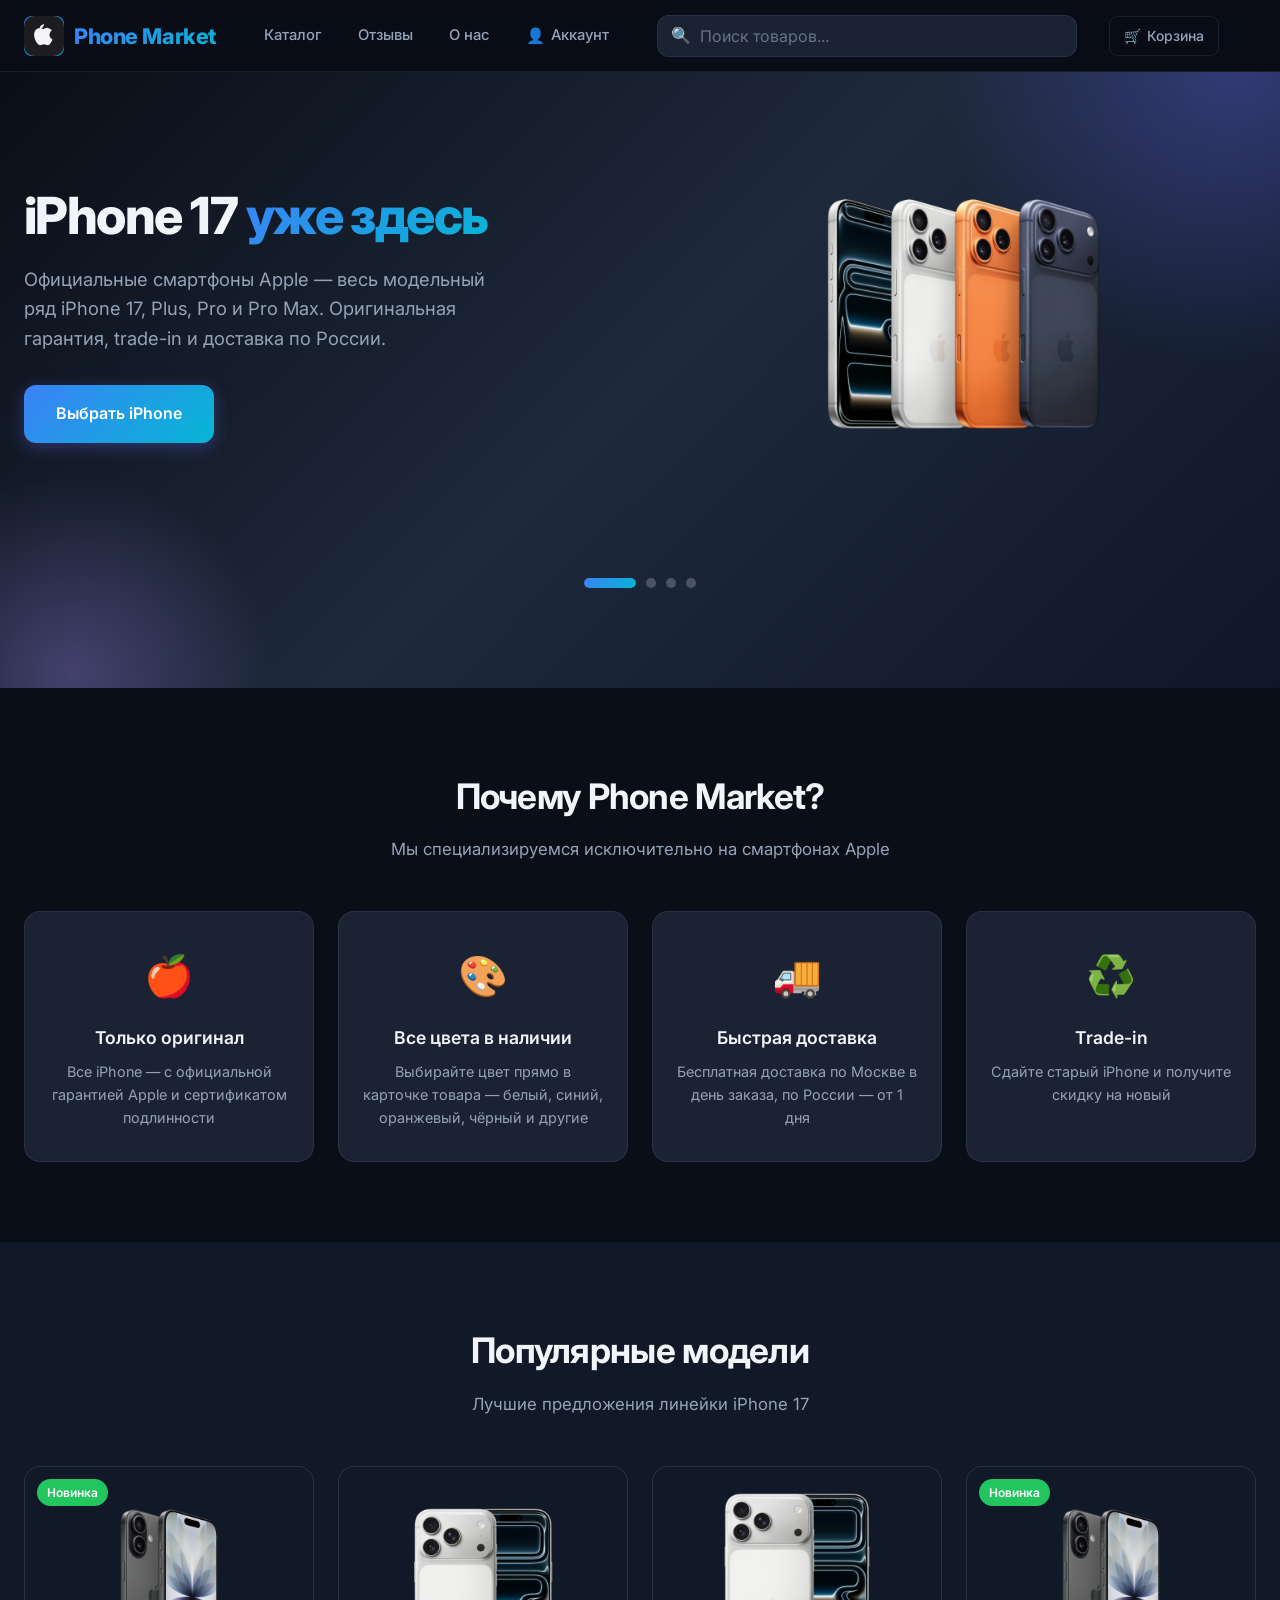
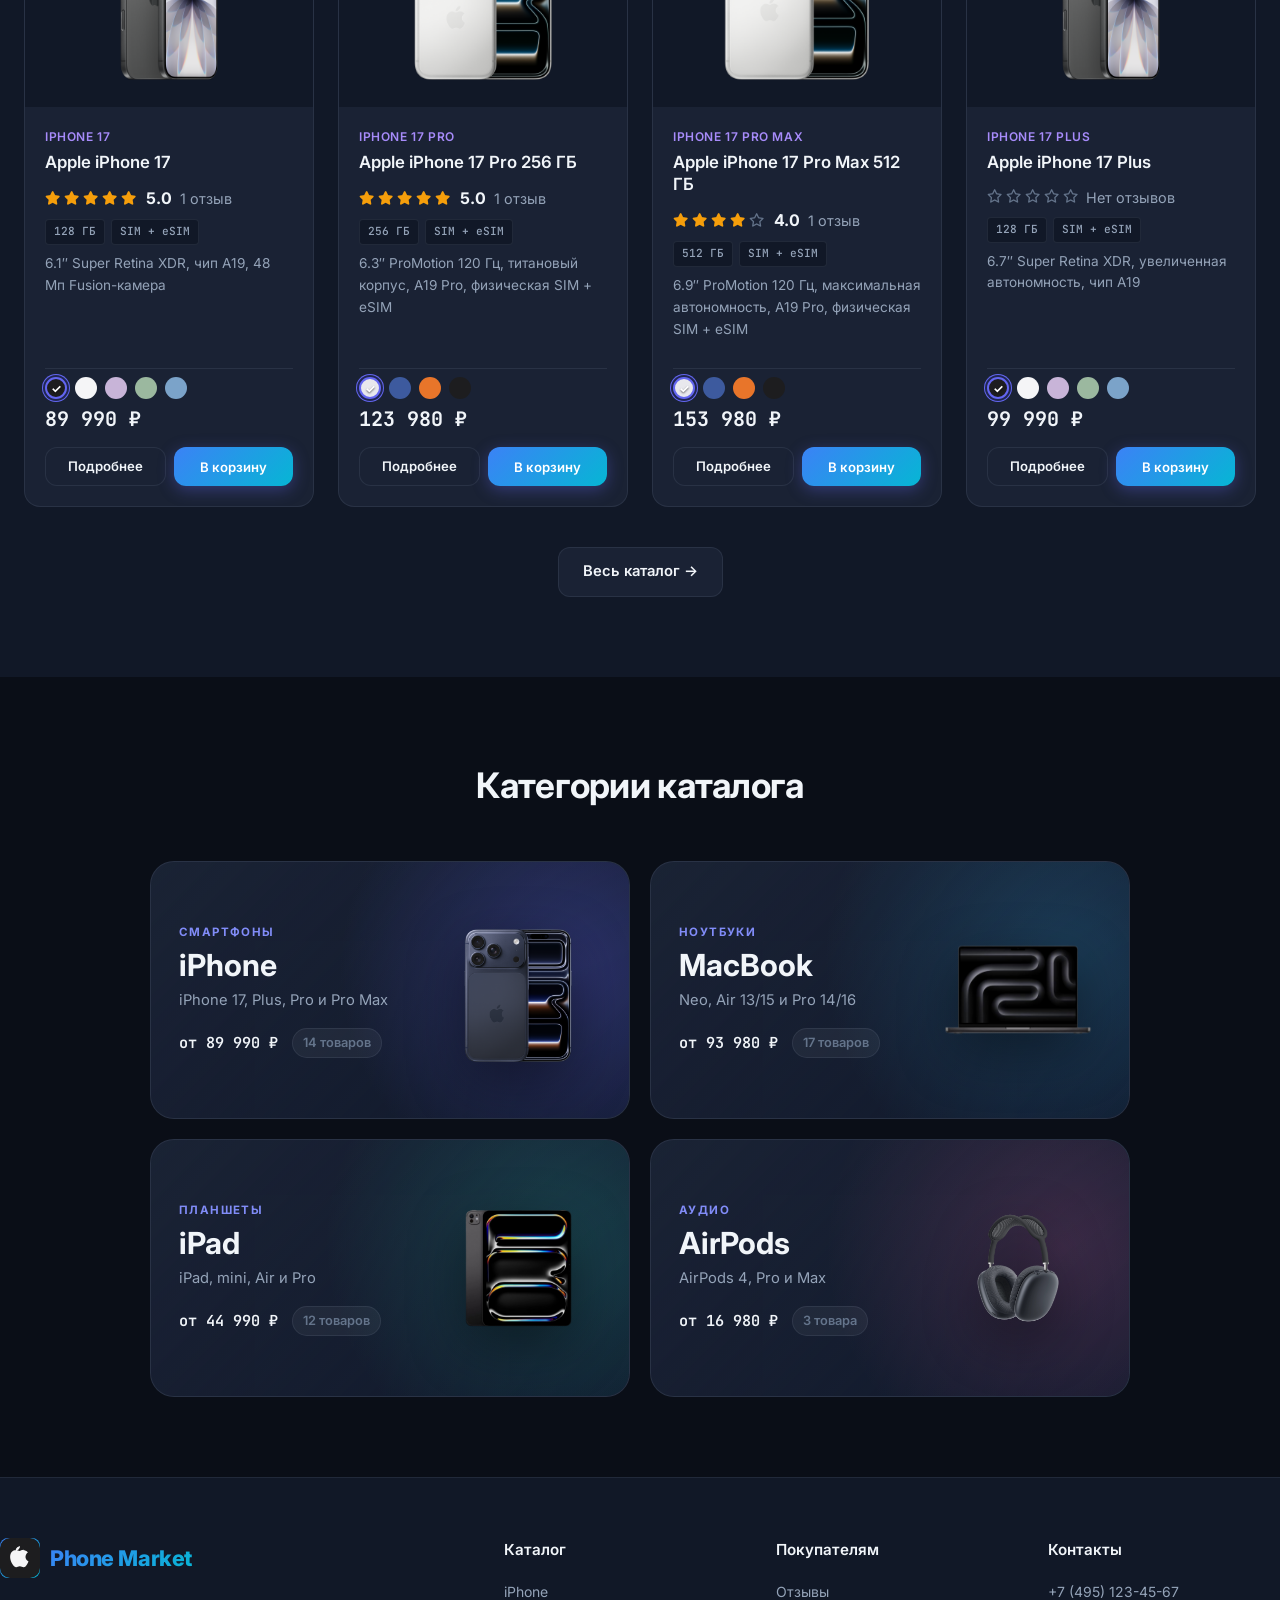
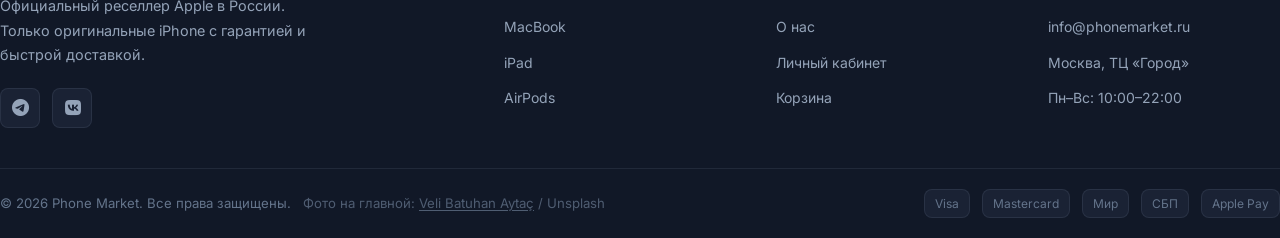
==== commit d3dea942: "Remove frames from hero carousel slide images - Drop card background, border, shadow and gradient ::" ====
--- a/index.html
+++ b/index.html
@@ -4,7 +4,7 @@
   <meta charset="UTF-8">
   <meta name="viewport" content="width=device-width, initial-scale=1.0">
   <title>Phone Market — Официальная техника Apple</title>
-  <link rel="stylesheet" href="css/style.css?v=2.19">
+  <link rel="stylesheet" href="css/style.css?v=2.20">
   <style>#page-transition{position:fixed;inset:0;z-index:10000;background:#0a0e17}body.page-transition-active>:not(#page-transition){visibility:hidden}</style>
 </head>
 <body class="page-transition-active">
--- a/css/style.css
+++ b/css/style.css
@@ -347,35 +347,17 @@
   width: 100%;
   max-width: 520px;
   aspect-ratio: 16 / 10;
-  background: var(--bg-card);
-  border-radius: var(--radius-xl);
-  border: 1px solid var(--border);
   position: relative;
-  box-shadow: var(--shadow-lg);
-  overflow: hidden;
 }
 
 .hero-pc img {
   position: absolute;
   inset: 0;
-  margin-left: 50px;
-  width: 80%;
+  margin-left: 0;
+  width: 100%;
   height: 100%;
-  object-fit: cover;
+  object-fit: contain;
   display: block;
-}
-
-.hero-pc::before {
-  content: '';
-  position: absolute;
-  inset: -1px;
-  border-radius: var(--radius-xl);
-  padding: 1px;
-  background: var(--gradient-accent);
-  -webkit-mask: linear-gradient(#fff 0 0) content-box, linear-gradient(#fff 0 0);
-  -webkit-mask-composite: xor;
-  mask-composite: exclude;
-  opacity: 0.5;
 }
 
 .hero-carousel__viewport {
@@ -453,19 +435,18 @@
 }
 
 .hero-pc--phone img {
-  object-fit: cover;
+  object-fit: contain;
 }
 
 .hero-pc--macbook img,
 .hero-pc--ipad img,
 .hero-pc--airpods img {
-  margin-left: 0;
-  width: 88%;
-  height: 88%;
-  inset: auto;
-  top: 50%;
-  left: 50%;
-  transform: translate(-50%, -50%);
+  width: 100%;
+  height: 100%;
+  inset: 0;
+  top: auto;
+  left: auto;
+  transform: none;
   object-fit: contain;
 }
 
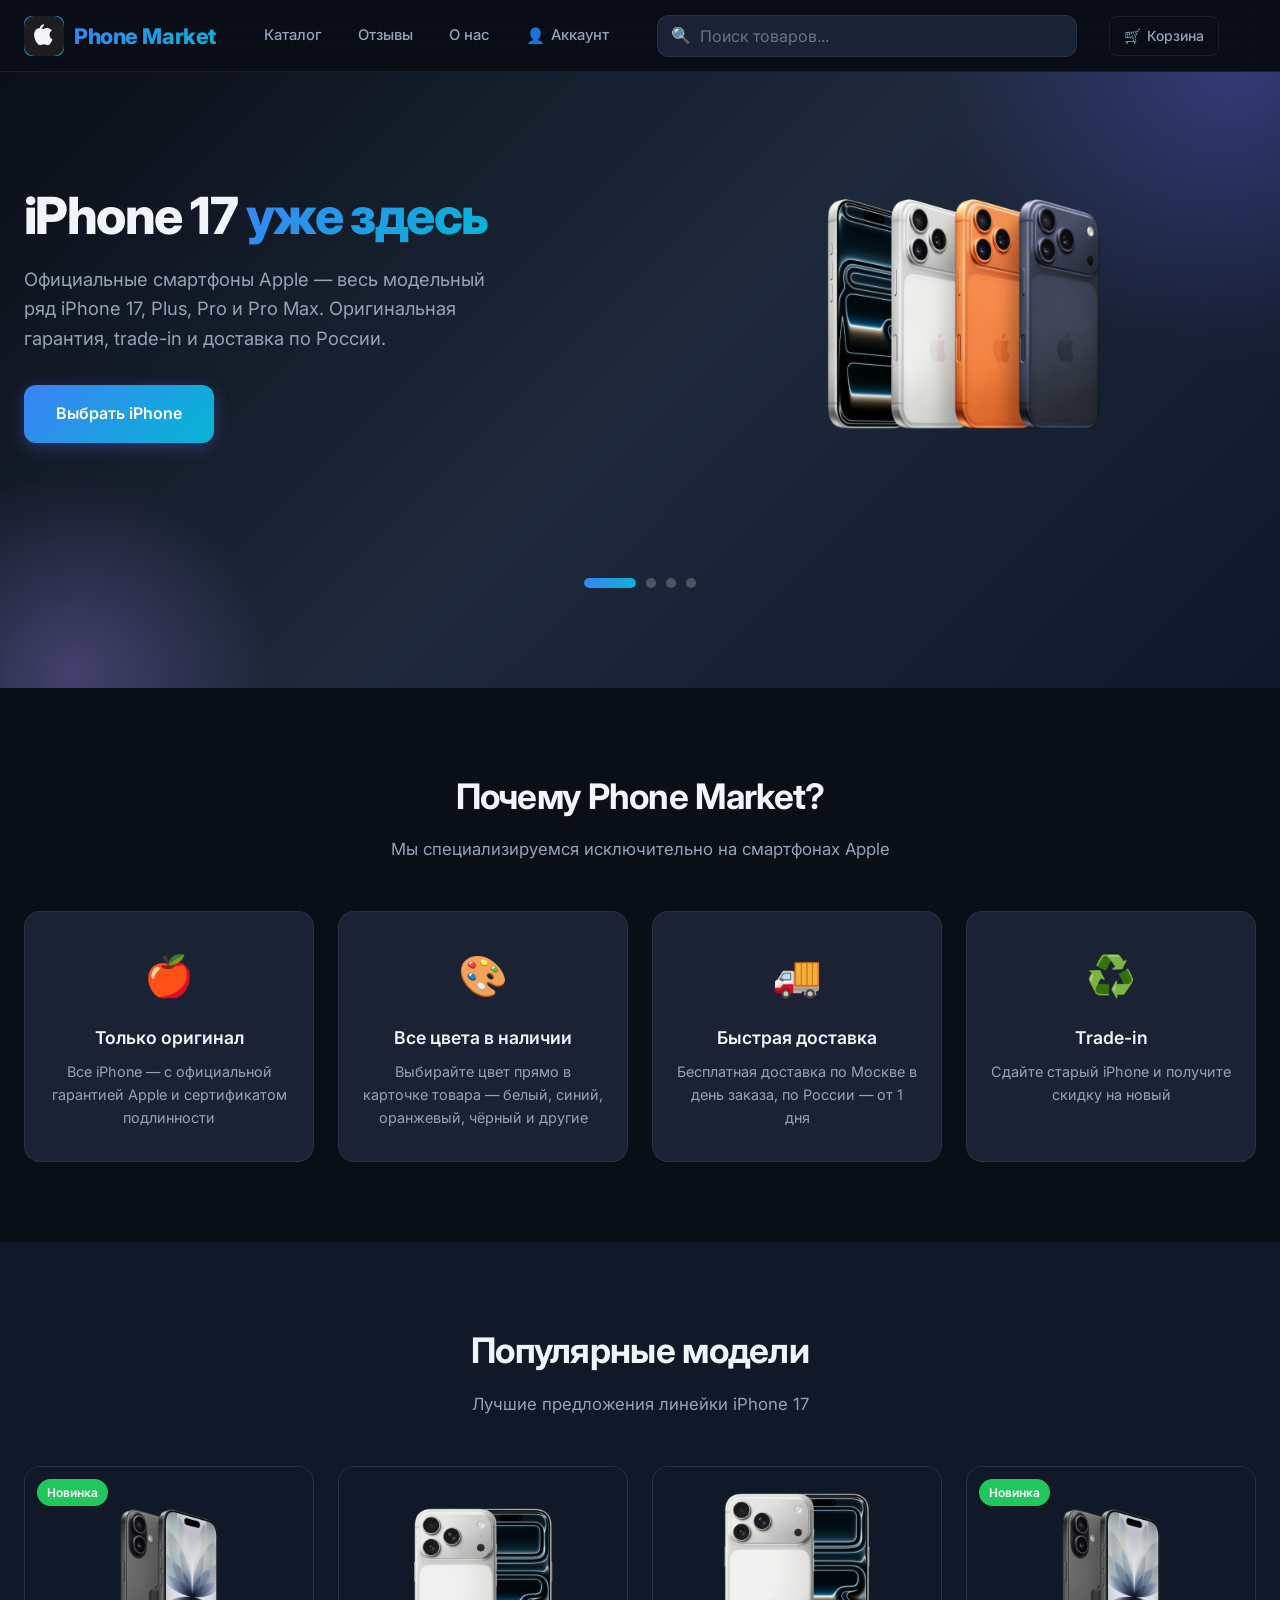
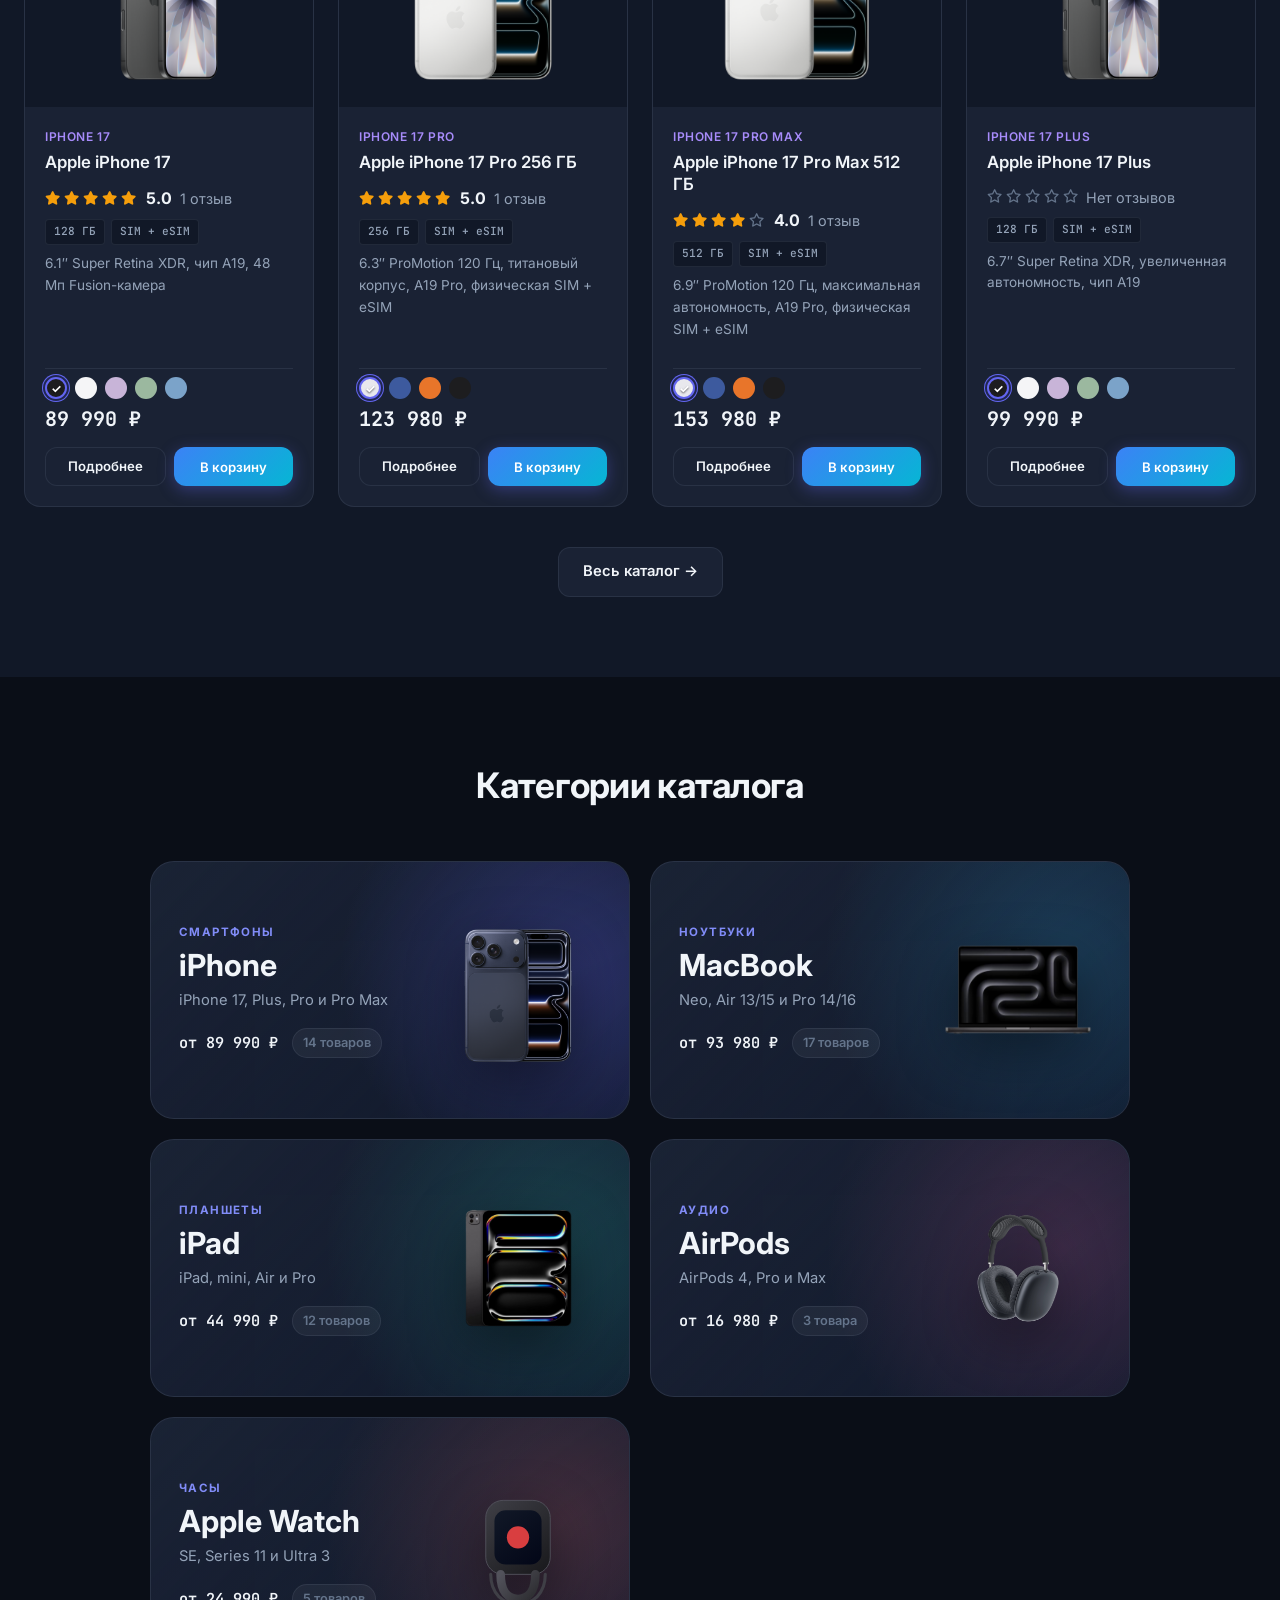
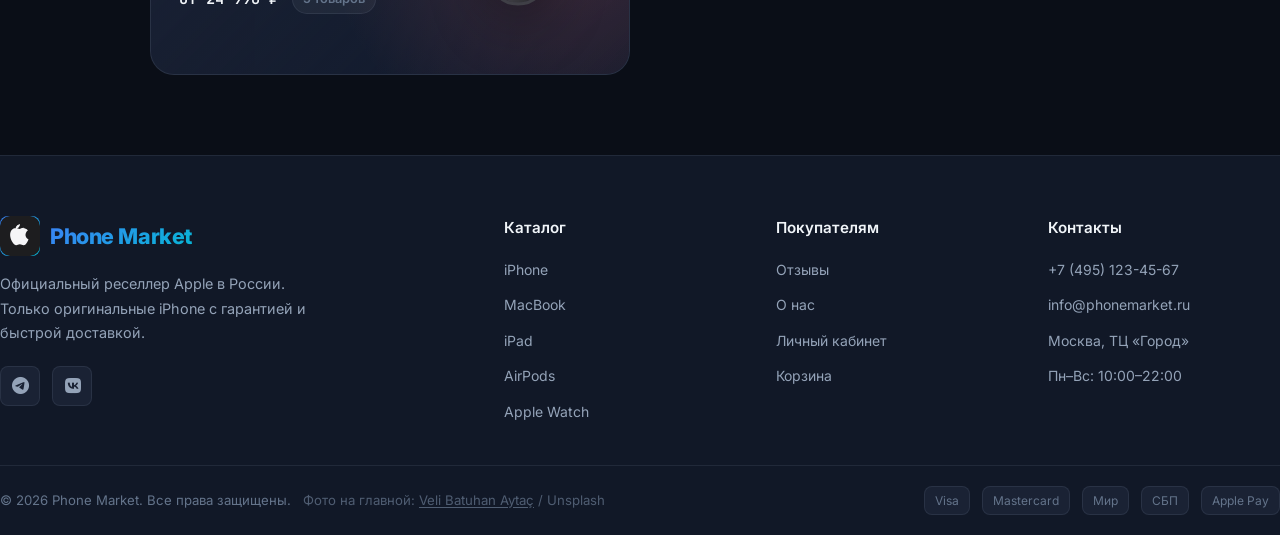
==== commit 1256ae1e: "Add Apple Watch category to catalog - New catalog line with SE, Series 11 and Ultra 3 subcategories " ====
--- a/index.html
+++ b/index.html
@@ -4,7 +4,7 @@
   <meta charset="UTF-8">
   <meta name="viewport" content="width=device-width, initial-scale=1.0">
   <title>Phone Market — Официальная техника Apple</title>
-  <link rel="stylesheet" href="css/style.css?v=2.20">
+  <link rel="stylesheet" href="css/style.css?v=2.21">
   <style>#page-transition{position:fixed;inset:0;z-index:10000;background:#0a0e17}body.page-transition-active>:not(#page-transition){visibility:hidden}</style>
 </head>
 <body class="page-transition-active">
@@ -90,7 +90,7 @@
 
   <div id="site-footer"></div>
 
-  <script src="js/data.js?v=2.2"></script>
+  <script src="js/data.js?v=2.3"></script>
   <script src="js/app.js?v=1.5"></script>
   <script src="js/layout.js"></script>
   <script src="js/transition.js?v=1.1"></script>
--- a/css/style.css
+++ b/css/style.css
@@ -1036,6 +1036,12 @@
     linear-gradient(135deg, rgba(30, 41, 59, 0.2) 0%, rgba(15, 23, 42, 0.92) 100%);
 }
 
+.catalog-picker-card--apple-watch .catalog-picker-card__glow {
+  background:
+    radial-gradient(circle at 86% 42%, rgba(248, 113, 113, 0.22) 0%, transparent 54%),
+    linear-gradient(135deg, rgba(30, 41, 59, 0.2) 0%, rgba(15, 23, 42, 0.92) 100%);
+}
+
 .catalog-picker-card__body {
   position: relative;
   z-index: 1;
@@ -1124,6 +1130,10 @@
 
 .catalog-picker-card--airpods .catalog-picker-card__visual img {
   max-height: 128px;
+}
+
+.catalog-picker-card--apple-watch .catalog-picker-card__visual img {
+  max-height: 136px;
 }
 
 .catalog-picker-card__cta {
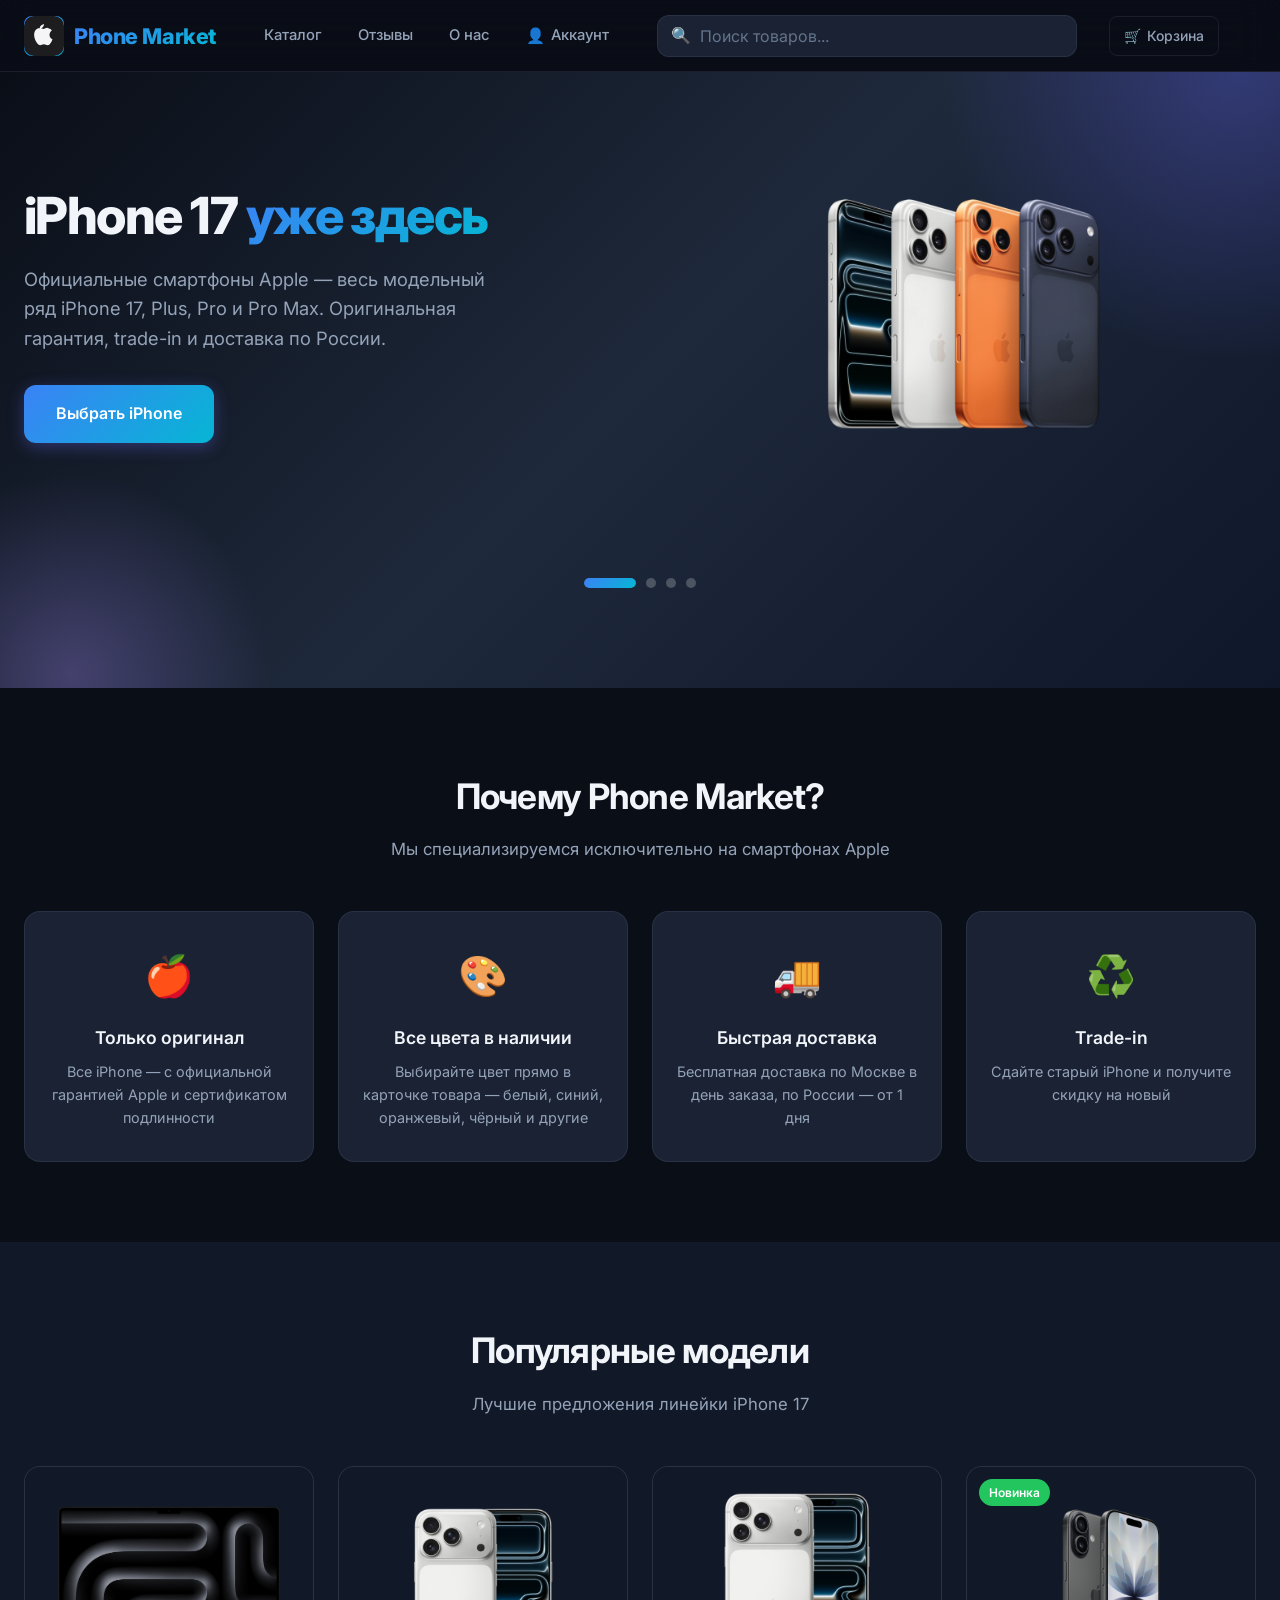
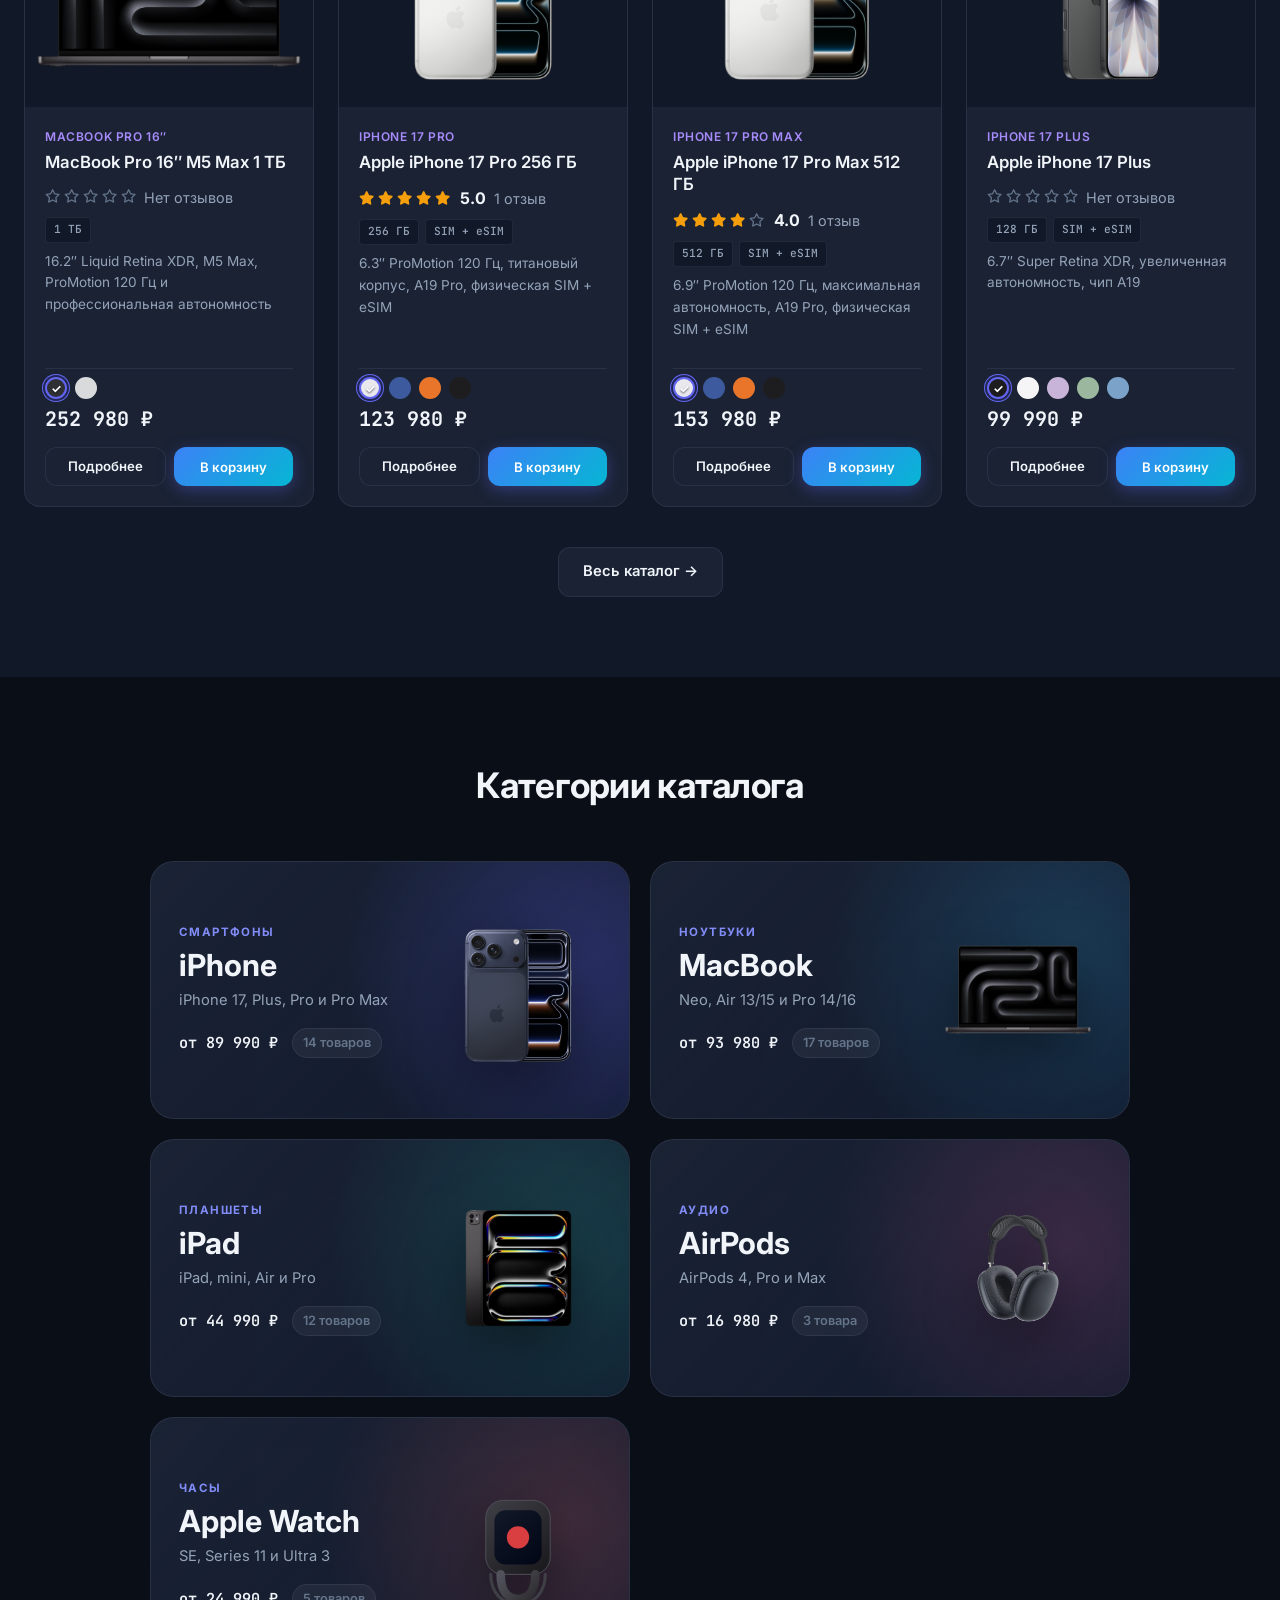
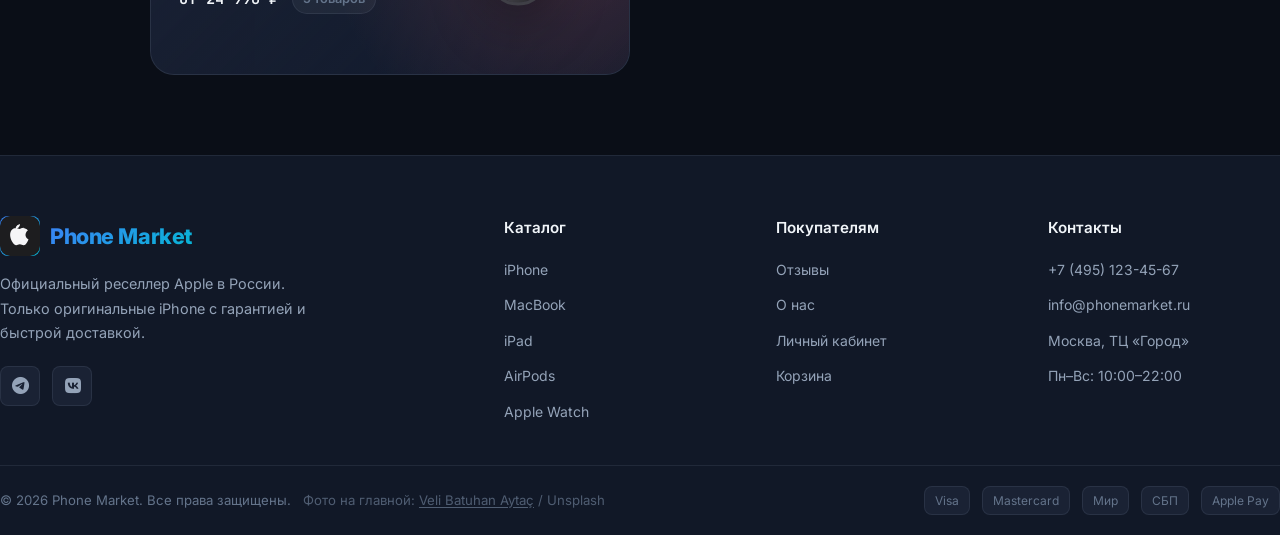
==== commit c1f80156: "Replace iPhone 17 with MacBook Pro 16 1TB in popular models Co-authored-by: absolutepc <absolutepc@u" ====
--- a/index.html
+++ b/index.html
@@ -98,7 +98,7 @@
   <script src="js/hero-carousel.js?v=1.2"></script>
   <script>
     initLayout('home');
-    const popularIds = ['ip17', 'ip17-pro-256', 'ip17-pro-max-512', 'ip17-plus'];
+    const popularIds = ['mbp16-1tb', 'ip17-pro-256', 'ip17-pro-max-512', 'ip17-plus'];
     const grid = document.getElementById('popularProducts');
     const products = popularIds.map(id => getEnrichedProductById(id)).filter(Boolean);
     grid.innerHTML = products.map(p => renderProductCard(p)).join('');
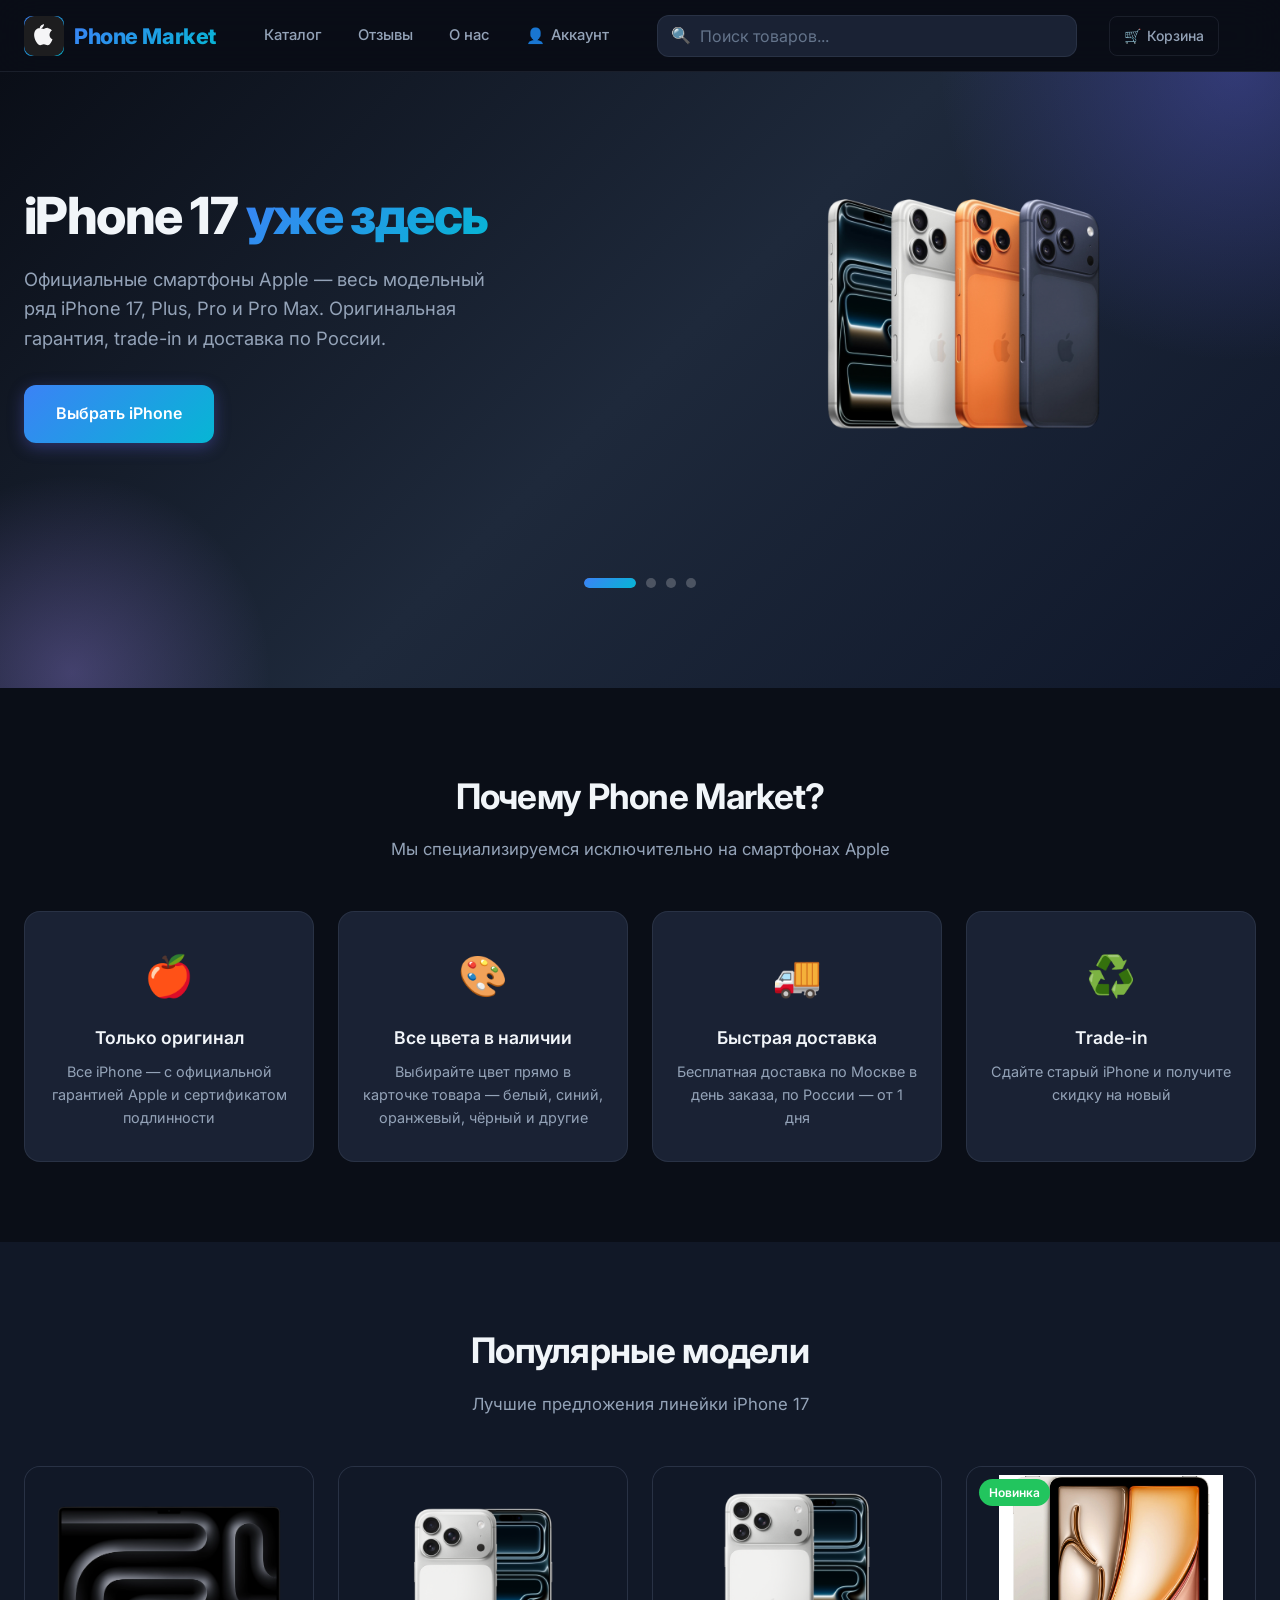
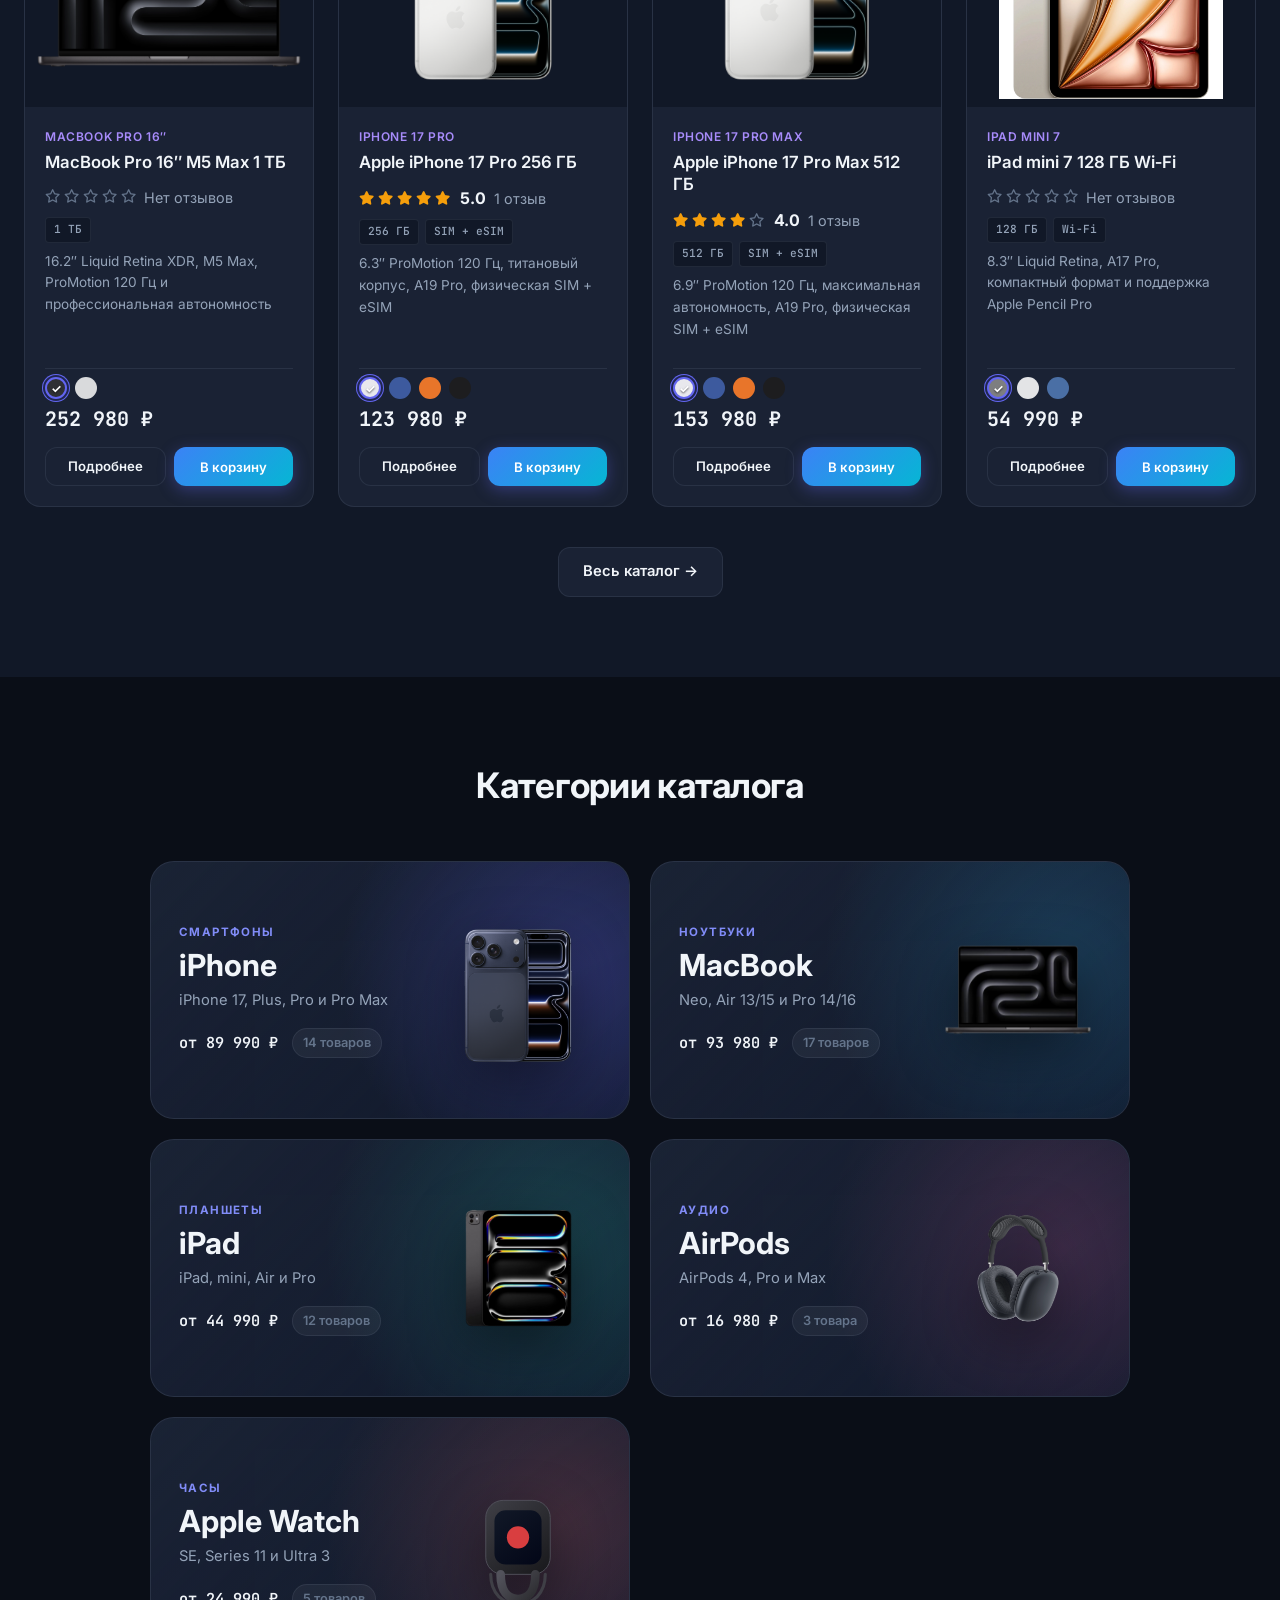
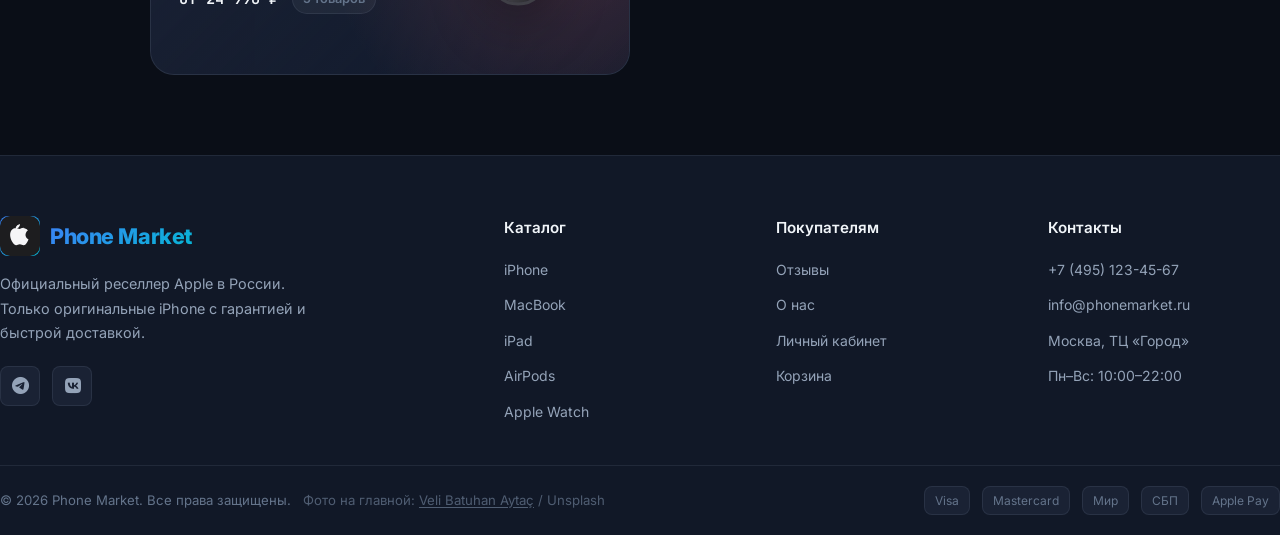
==== commit 8a6acb2f: "Replace iPhone 17 Plus with iPad mini 7 in popular models Co-authored-by: absolutepc <absolutepc@use" ====
--- a/index.html
+++ b/index.html
@@ -98,7 +98,7 @@
   <script src="js/hero-carousel.js?v=1.2"></script>
   <script>
     initLayout('home');
-    const popularIds = ['mbp16-1tb', 'ip17-pro-256', 'ip17-pro-max-512', 'ip17-plus'];
+    const popularIds = ['mbp16-1tb', 'ip17-pro-256', 'ip17-pro-max-512', 'ipadmini7-128'];
     const grid = document.getElementById('popularProducts');
     const products = popularIds.map(id => getEnrichedProductById(id)).filter(Boolean);
     grid.innerHTML = products.map(p => renderProductCard(p)).join('');
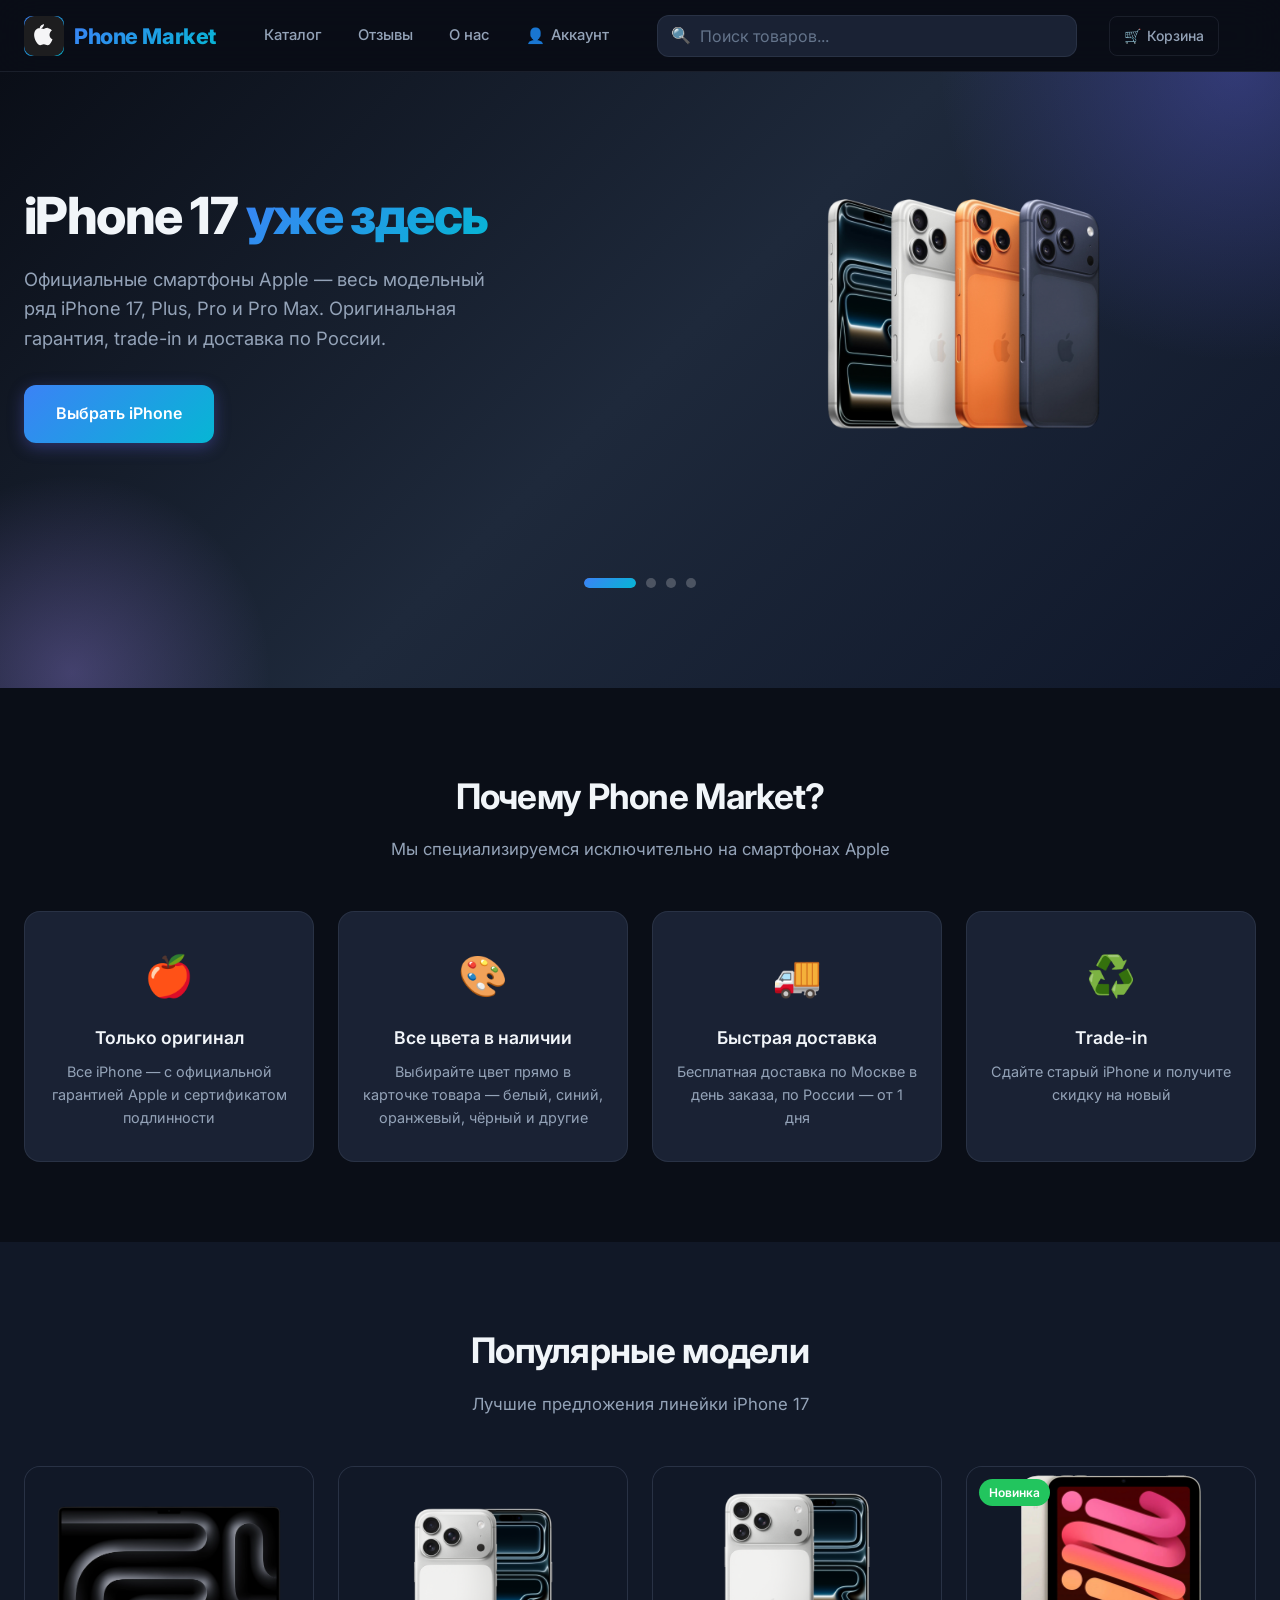
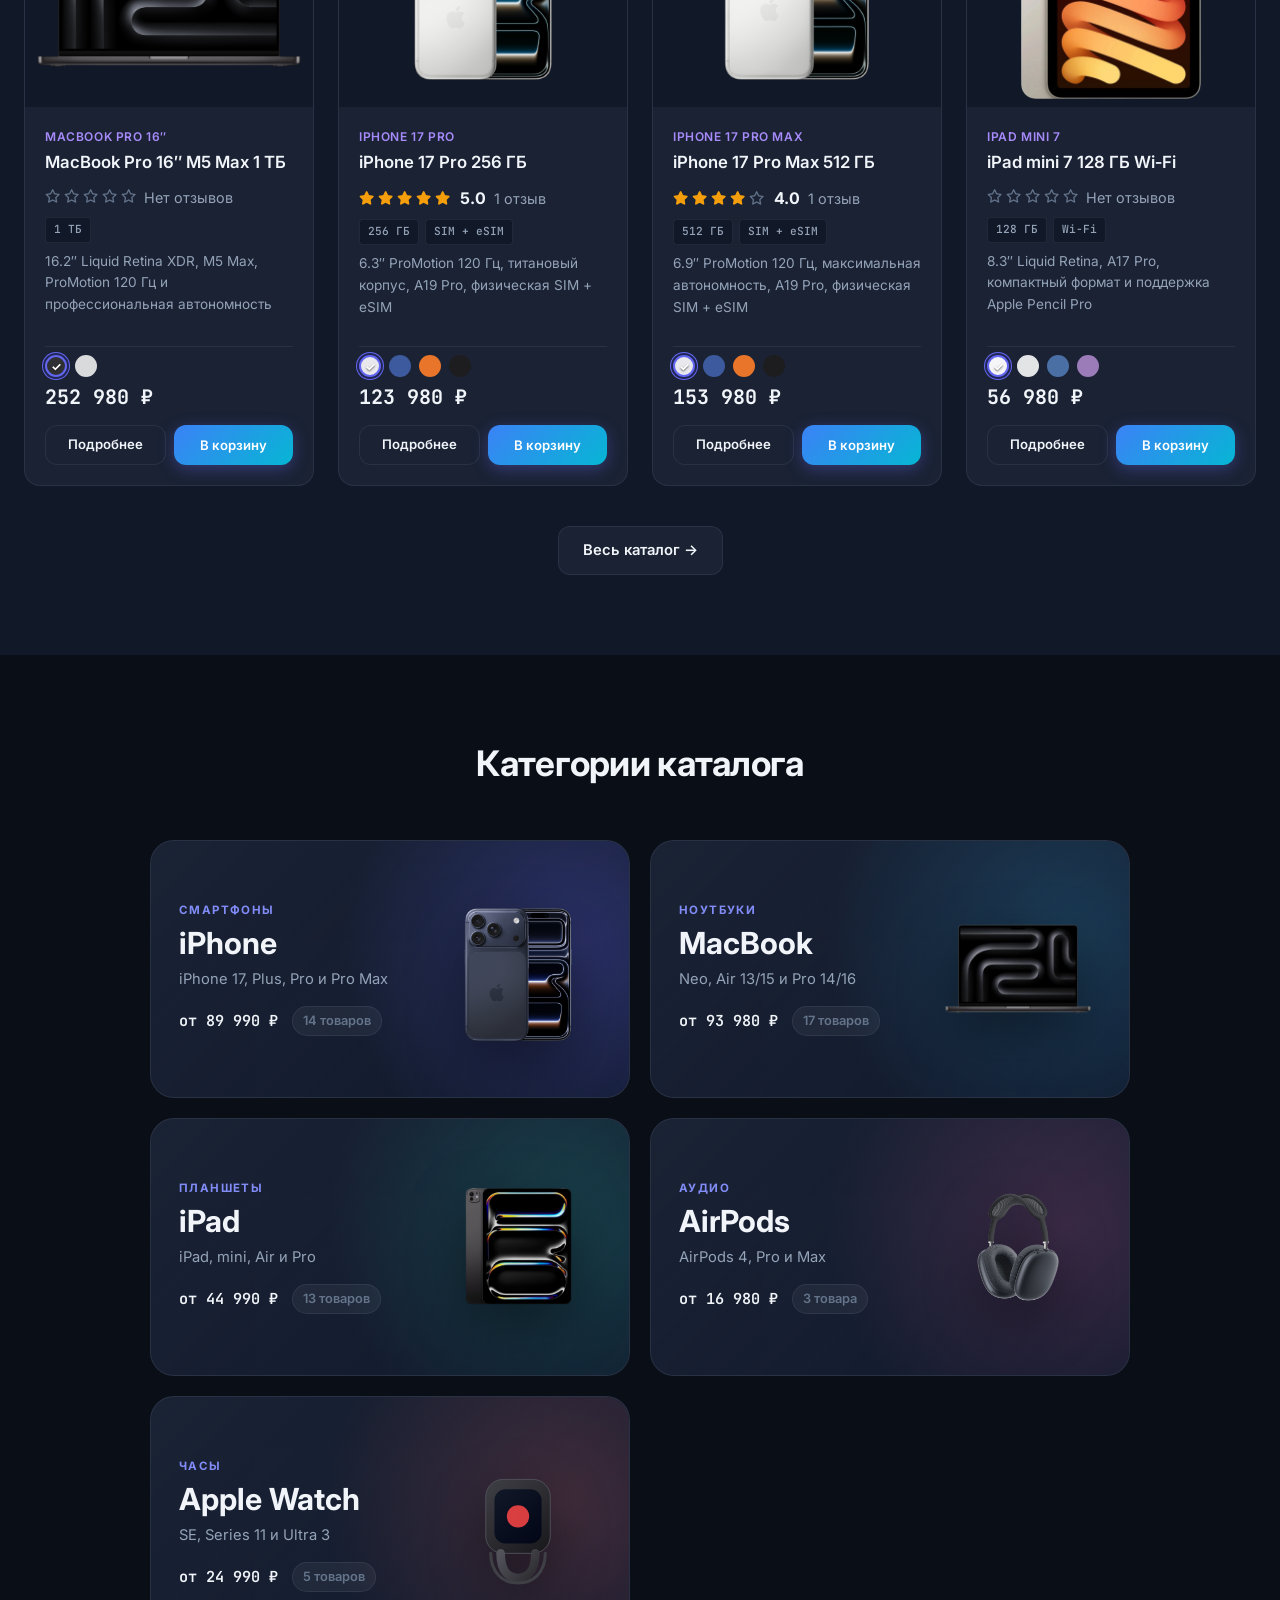
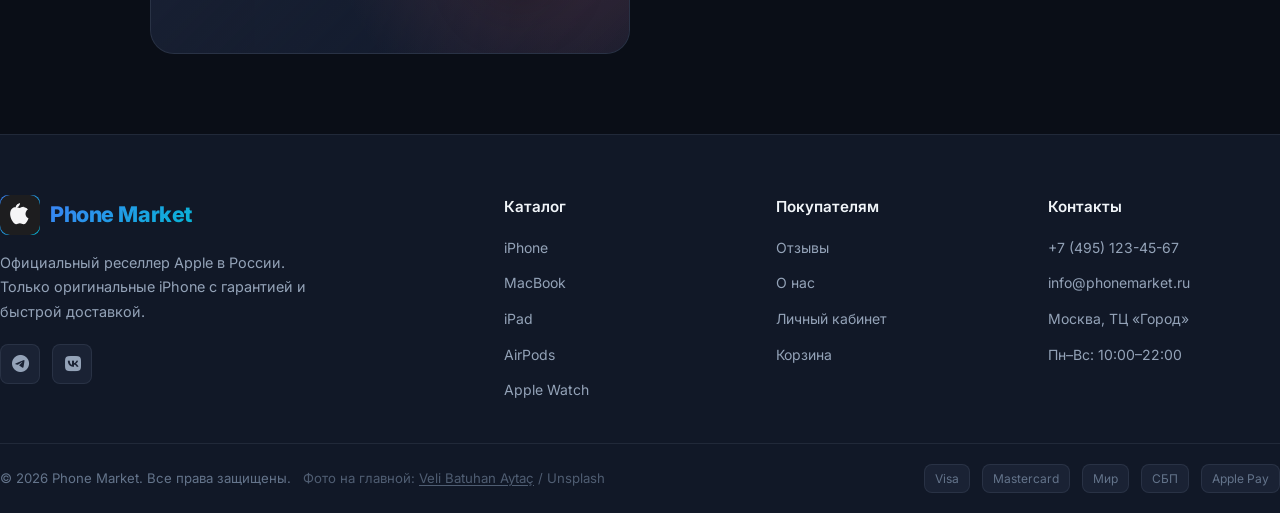
==== commit 8c478a15: "Fix iPad mini/Air gallery images and color switching - Point iPad Air and mini colors to PNG gallery" ====
--- a/index.html
+++ b/index.html
@@ -90,8 +90,8 @@
 
   <div id="site-footer"></div>
 
-  <script src="js/data.js?v=2.3"></script>
-  <script src="js/app.js?v=1.5"></script>
+  <script src="js/data.js?v=2.4"></script>
+  <script src="js/app.js?v=1.6"></script>
   <script src="js/layout.js"></script>
   <script src="js/transition.js?v=1.1"></script>
   <script src="js/reviews.js"></script>
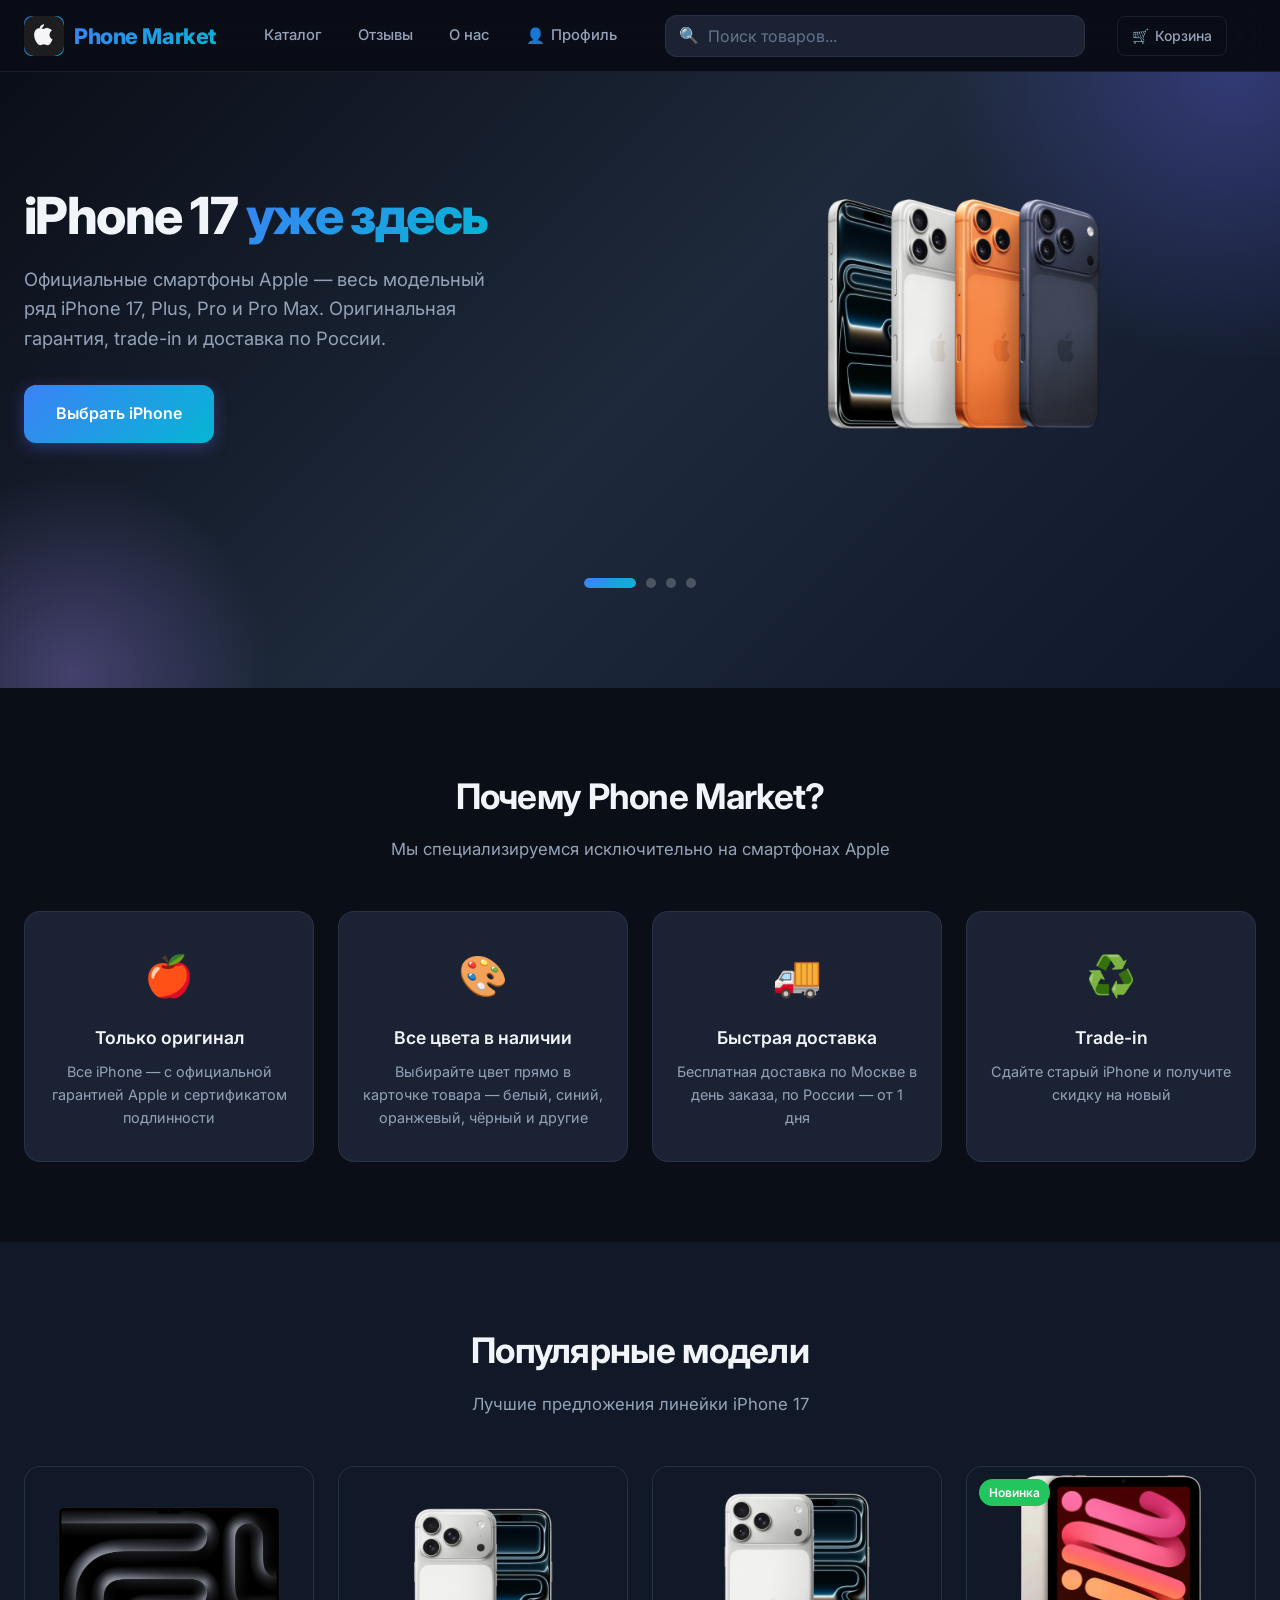
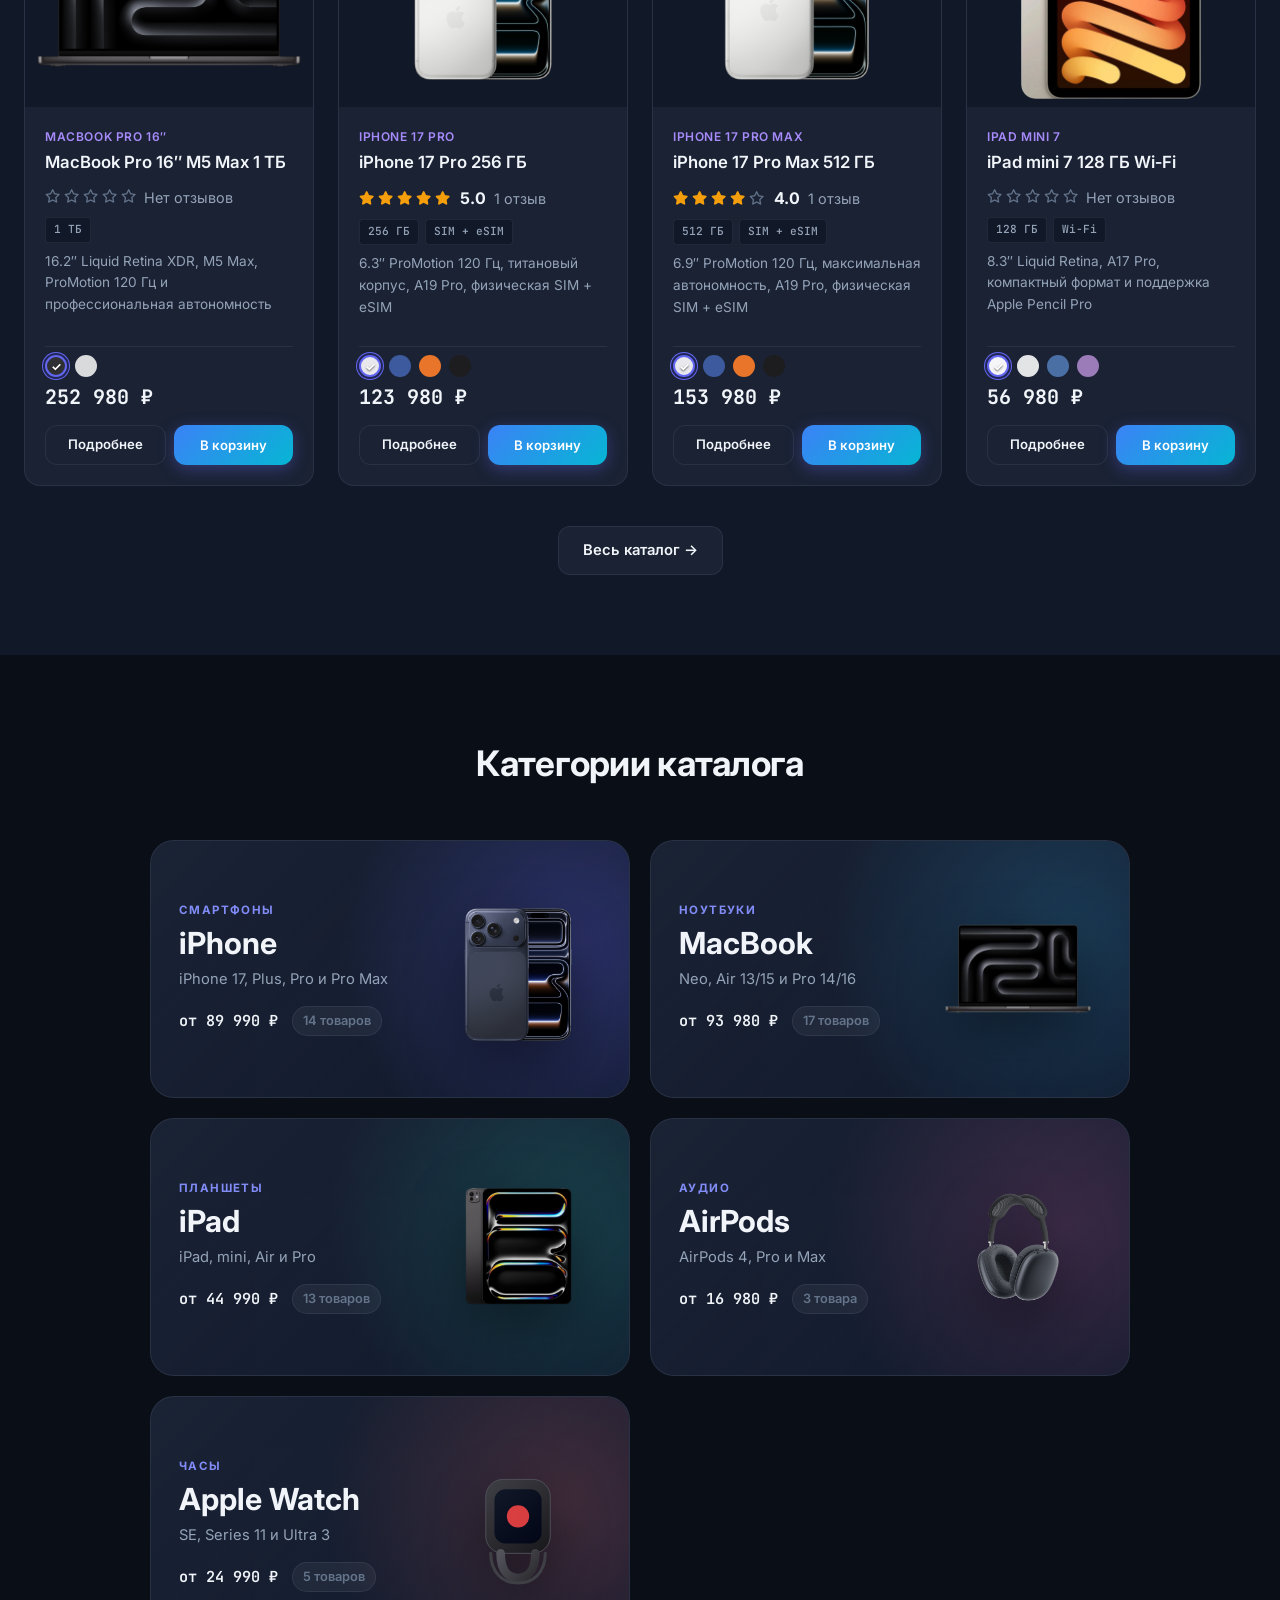
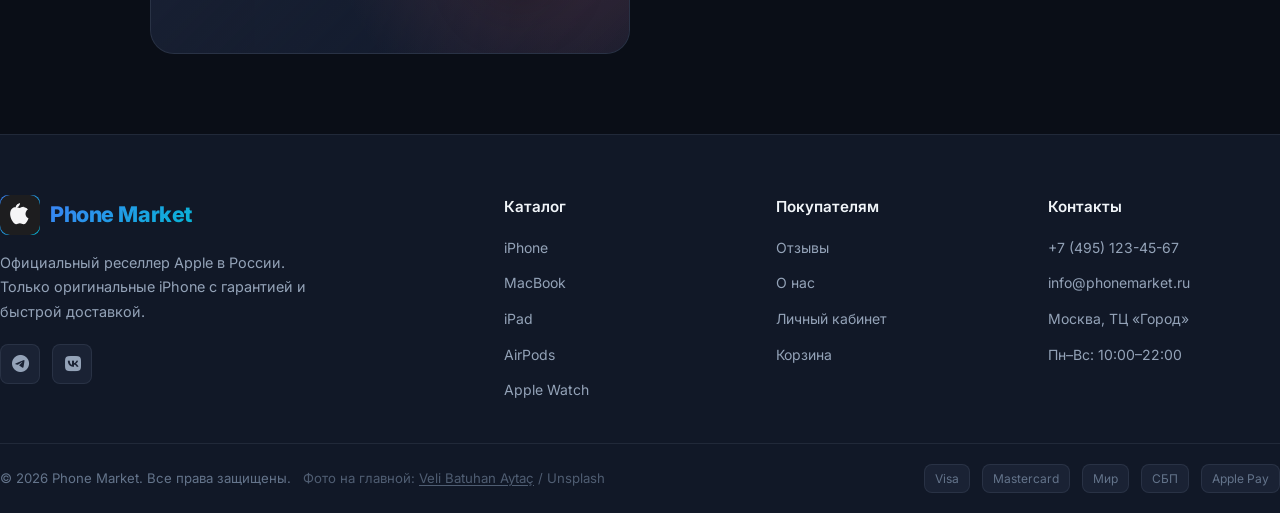
==== commit 614f7a49: "Admin order details modal and Profile header button - Add order detail view in admin panel with cust" ====
--- a/index.html
+++ b/index.html
@@ -91,7 +91,7 @@
   <div id="site-footer"></div>
 
   <script src="js/data.js?v=2.4"></script>
-  <script src="js/app.js?v=1.6"></script>
+  <script src="js/app.js?v=1.7"></script>
   <script src="js/layout.js"></script>
   <script src="js/transition.js?v=1.1"></script>
   <script src="js/reviews.js"></script>
--- a/css/style.css
+++ b/css/style.css
@@ -2490,6 +2490,165 @@
 .status-badge.completed { background: rgba(34, 197, 94, 0.15); color: var(--success); }
 .status-badge.cancelled { background: rgba(239, 68, 68, 0.15); color: var(--danger); }
 
+.admin-table-actions {
+  display: flex;
+  flex-wrap: wrap;
+  gap: 6px;
+}
+
+.admin-modal {
+  position: fixed;
+  inset: 0;
+  z-index: 12000;
+  display: flex;
+  align-items: center;
+  justify-content: center;
+  padding: 24px;
+  opacity: 0;
+  visibility: hidden;
+  pointer-events: none;
+  transition: opacity 0.2s ease, visibility 0.2s;
+}
+
+.admin-modal.is-open {
+  opacity: 1;
+  visibility: visible;
+  pointer-events: auto;
+}
+
+.admin-modal__backdrop {
+  position: absolute;
+  inset: 0;
+  background: rgba(2, 6, 23, 0.72);
+  backdrop-filter: blur(4px);
+}
+
+.admin-modal__dialog {
+  position: relative;
+  z-index: 1;
+  width: min(760px, 100%);
+  max-height: min(88vh, 900px);
+  overflow: auto;
+  background: var(--bg-card);
+  border: 1px solid var(--border);
+  border-radius: var(--radius-lg);
+  box-shadow: var(--shadow-lg);
+  padding: 24px;
+}
+
+.admin-modal__close {
+  position: absolute;
+  top: 12px;
+  right: 12px;
+  width: 36px;
+  height: 36px;
+  border: none;
+  border-radius: 50%;
+  background: rgba(255, 255, 255, 0.06);
+  color: var(--text-secondary);
+  font-size: 1.4rem;
+  line-height: 1;
+  cursor: pointer;
+}
+
+.admin-modal__close:hover {
+  background: rgba(255, 255, 255, 0.1);
+  color: var(--text-primary);
+}
+
+.admin-order-detail__header {
+  display: flex;
+  justify-content: space-between;
+  align-items: flex-start;
+  gap: 16px;
+  margin-bottom: 20px;
+  padding-right: 36px;
+}
+
+.admin-order-detail__header h2 {
+  margin-bottom: 6px;
+}
+
+.admin-order-detail__date {
+  color: var(--text-muted);
+  font-size: 0.9rem;
+}
+
+.admin-order-detail__grid {
+  display: grid;
+  grid-template-columns: repeat(2, minmax(0, 1fr));
+  gap: 16px;
+  margin-bottom: 20px;
+}
+
+.admin-order-detail__card {
+  padding: 16px;
+  border-radius: var(--radius-md);
+  background: rgba(255, 255, 255, 0.03);
+  border: 1px solid var(--border);
+}
+
+.admin-order-detail__card h3,
+.admin-order-detail__items h3 {
+  margin-bottom: 10px;
+  font-size: 1rem;
+}
+
+.admin-order-detail__card p {
+  margin-bottom: 6px;
+}
+
+.admin-order-detail__muted {
+  color: var(--text-muted);
+  font-size: 0.85rem;
+}
+
+.admin-order-items {
+  display: flex;
+  flex-direction: column;
+  gap: 10px;
+}
+
+.admin-order-item {
+  display: grid;
+  grid-template-columns: 56px 1fr auto auto auto;
+  gap: 12px;
+  align-items: center;
+  padding: 12px;
+  border-radius: var(--radius-md);
+  background: rgba(255, 255, 255, 0.03);
+  border: 1px solid var(--border);
+}
+
+.admin-order-item__img {
+  width: 56px;
+  height: 56px;
+  object-fit: contain;
+  border-radius: var(--radius-sm);
+  background: #fff;
+}
+
+.admin-order-item__meta {
+  color: var(--text-muted);
+  font-size: 0.82rem;
+  margin-top: 4px;
+}
+
+.admin-order-item__qty,
+.admin-order-item__price,
+.admin-order-item__sum {
+  font-size: 0.9rem;
+  white-space: nowrap;
+}
+
+.admin-order-item__sum {
+  font-weight: 700;
+}
+
+.admin-order-empty {
+  color: var(--text-secondary);
+}
+
 .admin-form-grid {
   display: grid;
   grid-template-columns: 1fr 1fr;
@@ -3423,6 +3582,16 @@
   .stats-grid { grid-template-columns: 1fr; }
   .cart-item { flex-wrap: wrap; }
   .admin-form-grid { grid-template-columns: 1fr; }
+  .admin-order-detail__grid { grid-template-columns: 1fr; }
+  .admin-order-item {
+    grid-template-columns: 56px 1fr;
+    grid-template-rows: auto auto;
+  }
+  .admin-order-item__qty,
+  .admin-order-item__price,
+  .admin-order-item__sum {
+    grid-column: 2;
+  }
   .configurator-page { padding-bottom: 80px; }
   .config-mobile-bar { display: flex; }
   .config-summary-actions .btn-primary { display: none; }
